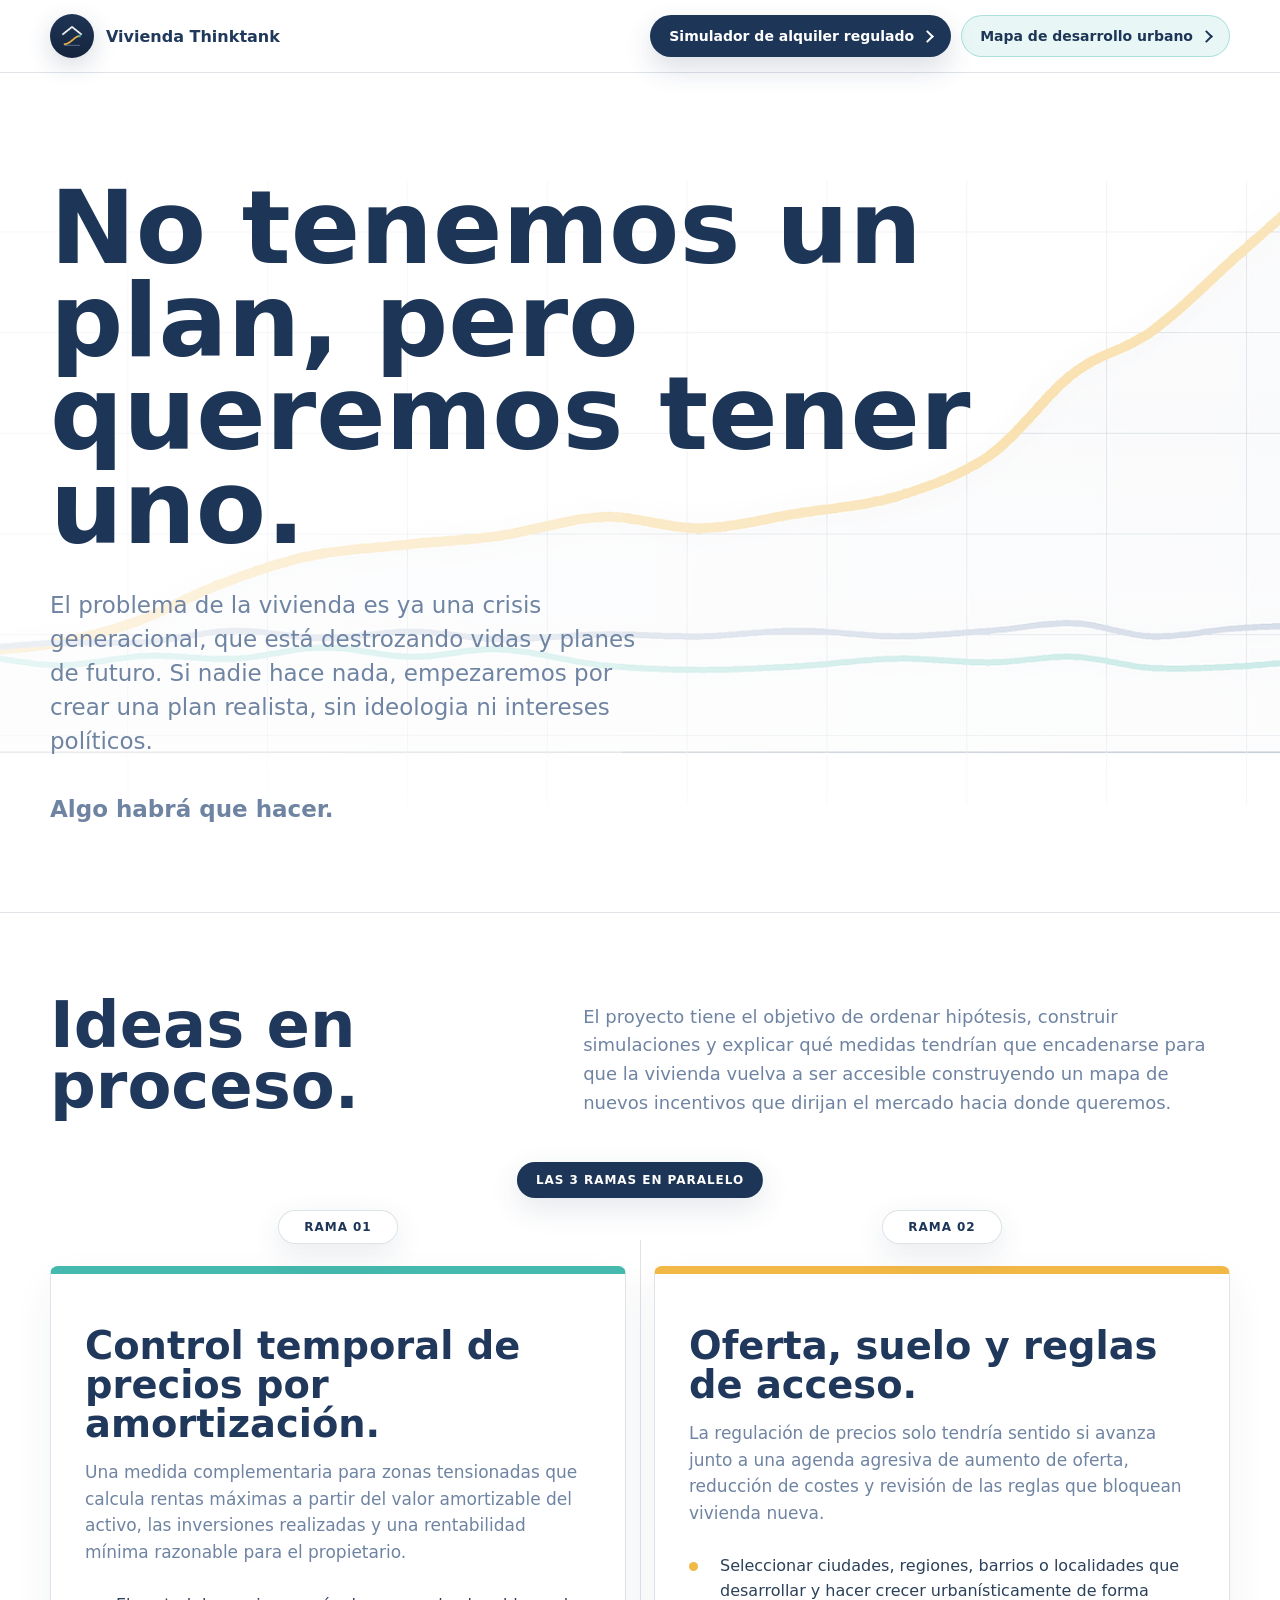
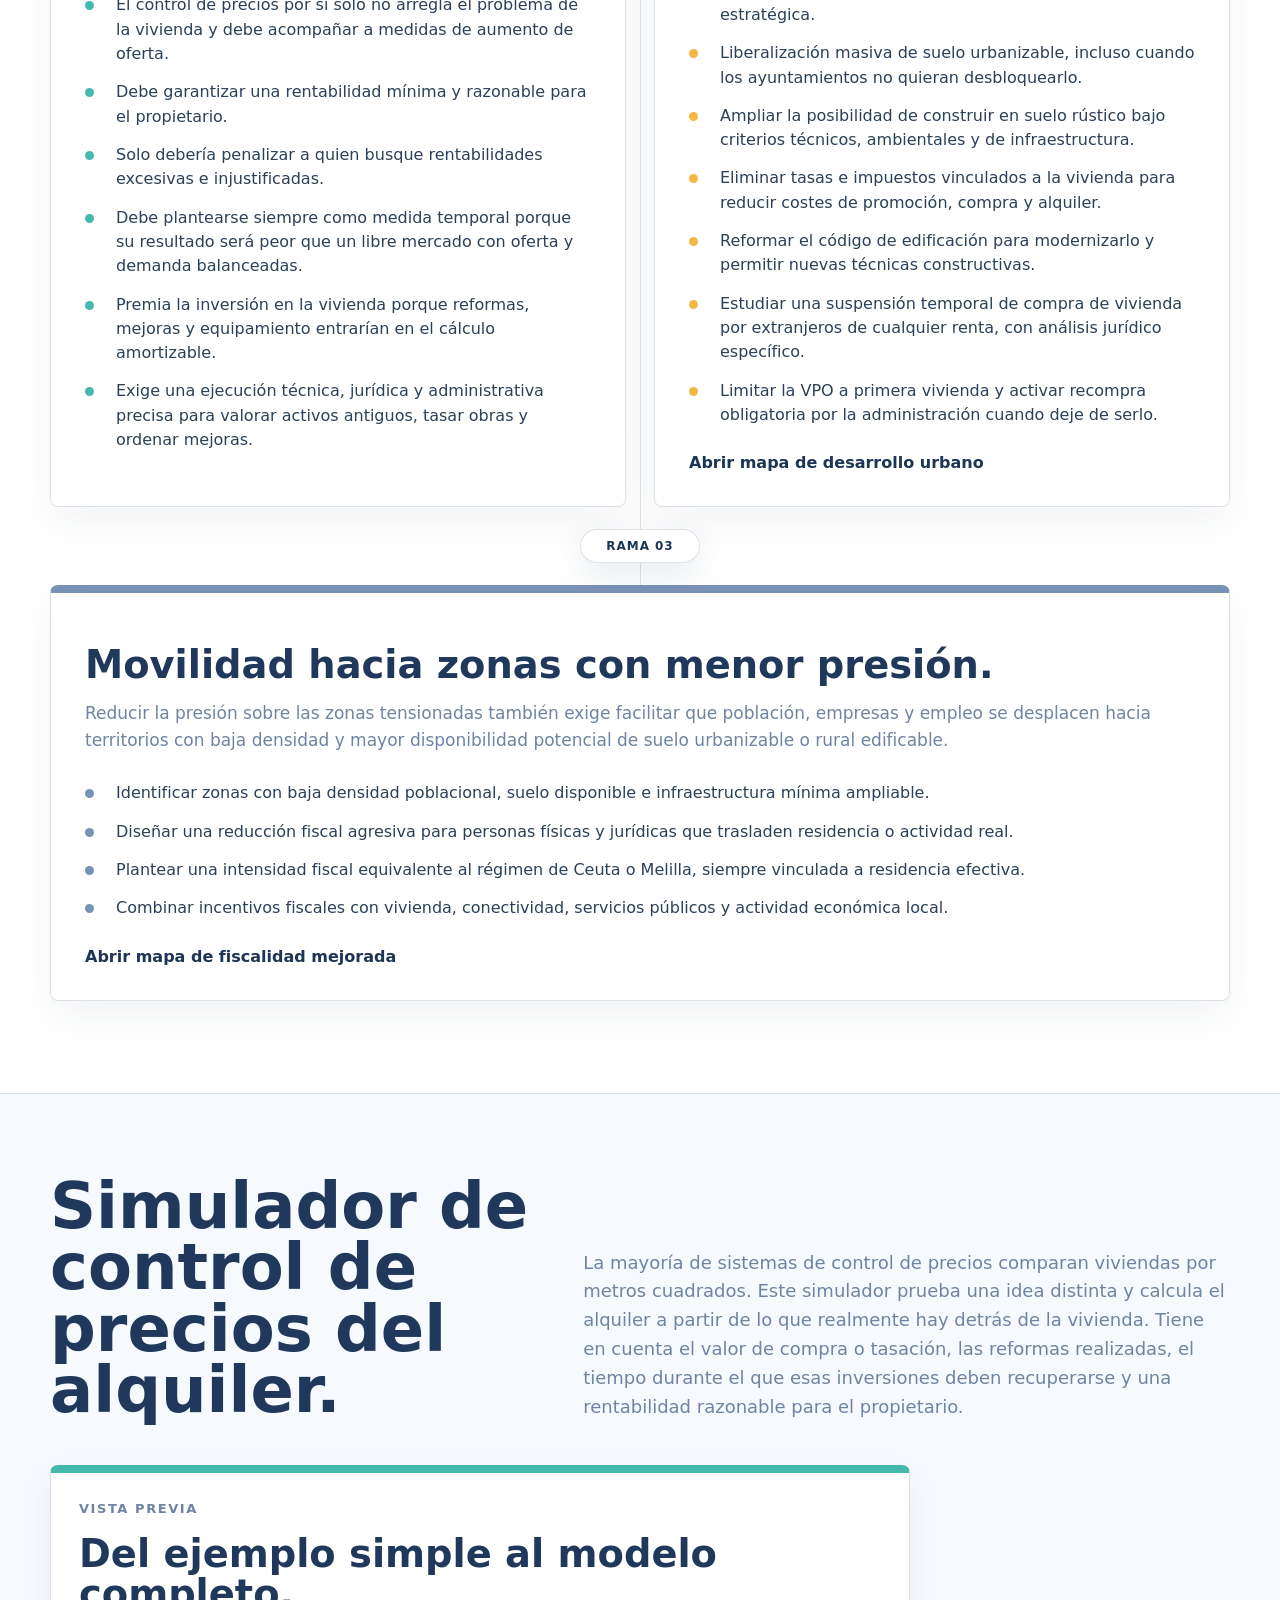
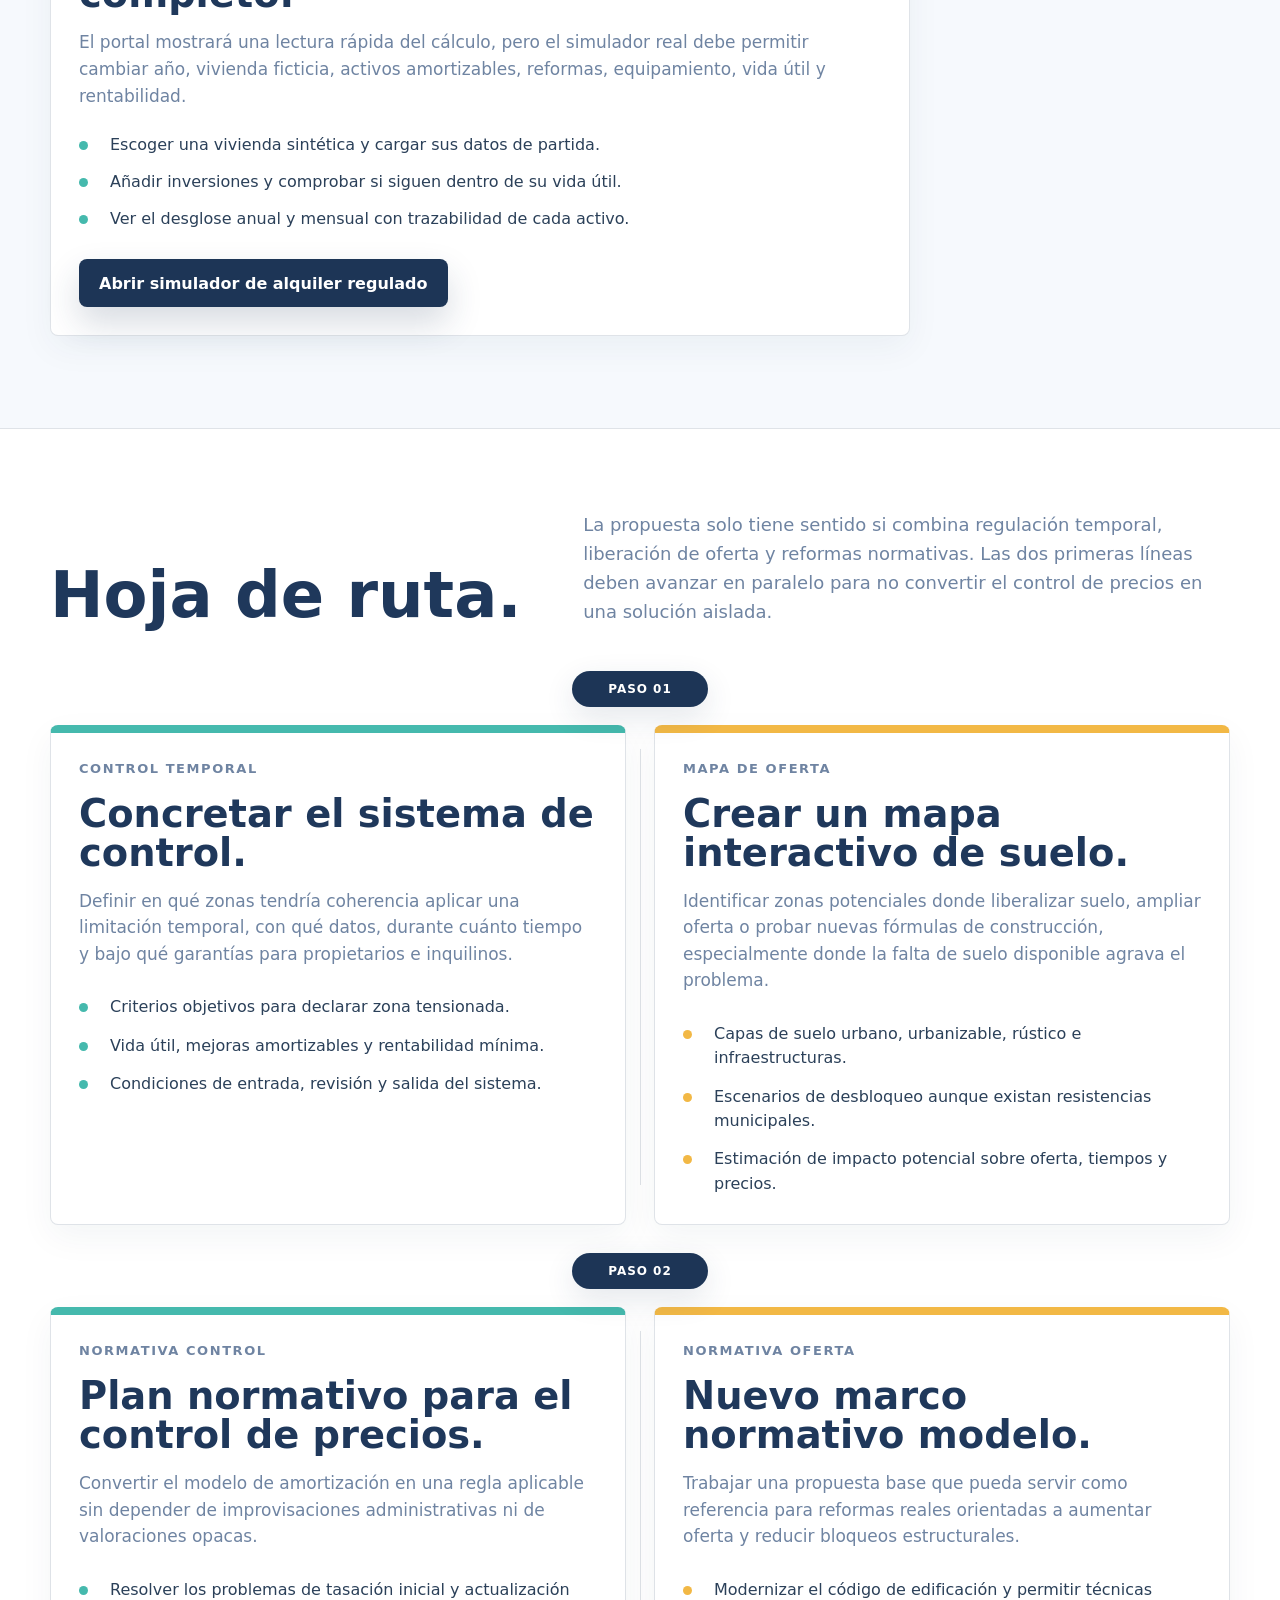
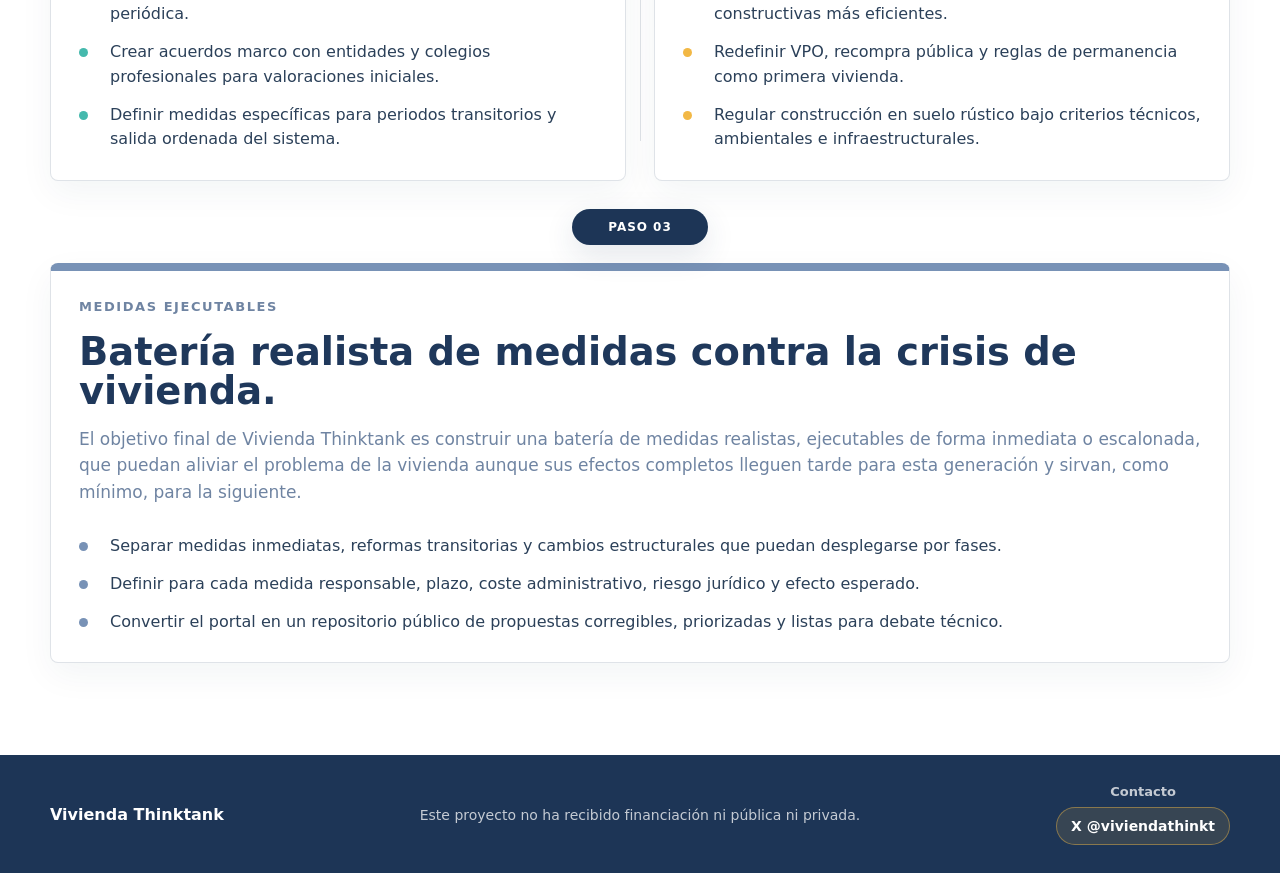
==== boceto_portal.html @ e3151b03 "Center footer contact label" ====
<!doctype html>
<html lang="es">
<head>
  <meta charset="utf-8">
  <meta name="viewport" content="width=device-width, initial-scale=1">
  <title>Vivienda Thinktank | Algo habrá que hacer </title>
  <style>
    :root {
      --ink: #1f385b;
      --navy: #1d3556;
      --muted: #6f84a2;
      --soft: #f6f9fd;
      --white: #ffffff;
      --teal: #45b9ad;
      --gold: #f2b845;
      --blue: #7892b6;
      --line: rgba(31, 56, 91, 0.14);
      --shadow: 0 24px 70px rgba(31, 56, 91, 0.10);
    }

    * {
      box-sizing: border-box;
    }

    body {
      margin: 0;
      font-family: Avenir Next, Inter, ui-sans-serif, system-ui, -apple-system, BlinkMacSystemFont, "Segoe UI", sans-serif;
      color: var(--ink);
      background: var(--white);
    }

    a {
      color: inherit;
    }

    .shell {
      width: min(1180px, calc(100% - 40px));
      margin: 0 auto;
    }

    .topbar {
      position: sticky;
      top: 0;
      z-index: 10;
      border-bottom: 1px solid var(--line);
      background: rgba(255, 255, 255, 0.88);
      backdrop-filter: blur(18px);
    }

    .topbar .shell {
      display: flex;
      align-items: center;
      justify-content: space-between;
      min-height: 72px;
      gap: 24px;
    }

    .brand {
      display: flex;
      align-items: center;
      gap: 12px;
      font-weight: 800;
      letter-spacing: 0;
    }

    .brand-logo {
      width: 44px;
      height: 44px;
      border-radius: 50%;
      object-fit: cover;
      box-shadow: 0 8px 24px rgba(27, 52, 84, 0.18);
    }

    .header-actions {
      display: flex;
      align-items: center;
      justify-content: flex-end;
      flex-wrap: wrap;
      gap: 10px;
      margin-left: auto;
    }

    .header-button {
      display: inline-flex;
      align-items: center;
      justify-content: center;
      gap: 9px;
      min-height: 42px;
      padding: 0 18px;
      border: 1px solid rgba(31, 56, 91, 0.14);
      border-radius: 999px;
      background: var(--navy);
      color: var(--white);
      font-size: 14px;
      font-weight: 800;
      text-decoration: none;
      box-shadow: 0 12px 28px rgba(31, 56, 91, 0.16);
    }

    .header-button::after {
      content: "";
      width: 7px;
      height: 7px;
      border-top: 2px solid currentColor;
      border-right: 2px solid currentColor;
      transform: rotate(45deg);
    }

    .header-button.primary {
      background: var(--navy);
      color: var(--white);
    }

    .header-button.secondary {
      border-color: rgba(69, 185, 173, 0.38);
      background: rgba(69, 185, 173, 0.12);
      color: var(--navy);
      box-shadow: none;
    }

    .header-button.social {
      border-color: rgba(242, 184, 69, 0.46);
      background: rgba(242, 184, 69, 0.14);
      color: var(--navy);
      box-shadow: none;
    }

    .header-button.social::after {
      display: none;
    }

    .hero {
      position: relative;
      overflow: hidden;
      min-height: calc(100vh - 72px);
      display: grid;
      align-items: center;
      padding: 108px 0 86px;
      background:
        linear-gradient(90deg, rgba(255, 255, 255, 0.62) 0%, rgba(255, 255, 255, 0.52) 46%, rgba(255, 255, 255, 0.30) 100%),
        url("assets/landing/fondo-grafica-transparente.png") center center / cover no-repeat,
        #ffffff;
    }

    .hero::after {
      content: "";
      position: absolute;
      inset: 0;
      pointer-events: none;
      background:
        linear-gradient(180deg, rgba(255, 255, 255, 0.48), rgba(255, 255, 255, 0.08) 42%, rgba(255, 255, 255, 0.72) 100%);
    }

    .hero-grid {
      position: relative;
      z-index: 1;
      display: grid;
      grid-template-columns: minmax(0, 1fr);
      align-items: center;
    }

    h1 {
      max-width: 1040px;
      margin: 0;
      font-size: clamp(54px, 8vw, 124px);
      line-height: 0.91;
      letter-spacing: 0;
      color: var(--navy);
    }

    .intro {
      max-width: 620px;
      margin: 34px 0 0;
      color: var(--muted);
      font-size: clamp(18px, 2vw, 23px);
      line-height: 1.48;
    }

    .ideas {
      border-top: 1px solid var(--line);
      background: var(--white);
      padding: 82px 0 92px;
    }

    .section-head {
      display: grid;
      grid-template-columns: minmax(0, 0.75fr) minmax(0, 1fr);
      gap: 48px;
      align-items: end;
      margin-bottom: 44px;
    }

    h2 {
      margin: 0;
      font-size: clamp(36px, 5vw, 72px);
      line-height: 0.96;
      letter-spacing: 0;
    }

    .section-head p {
      margin: 0;
      color: var(--muted);
      font-size: 18px;
      line-height: 1.6;
    }

    .parallel {
      position: relative;
      display: grid;
      grid-template-columns: 1fr 1fr;
      gap: 28px;
      align-items: stretch;
      padding-top: 54px;
    }

    .parallel::before {
      content: "";
      position: absolute;
      top: 78px;
      bottom: 40px;
      left: 50%;
      width: 1px;
      background: var(--line);
      z-index: 0;
    }

    .parallel-badge {
      position: absolute;
      top: 0;
      left: 50%;
      z-index: 2;
      transform: translateX(-50%);
      display: inline-flex;
      align-items: center;
      justify-content: center;
      min-width: 136px;
      height: 36px;
      padding: 0 18px;
      border: 1px solid var(--line);
      border-radius: 999px;
      color: var(--white);
      background: var(--navy);
      box-shadow: 0 10px 30px rgba(31, 56, 91, 0.12);
      font-size: 12px;
      font-weight: 850;
      letter-spacing: 0.08em;
      text-transform: uppercase;
    }

    .branch {
      position: relative;
      z-index: 1;
      border: 1px solid var(--line);
      border-top: 8px solid var(--detail-color, var(--navy));
      border-radius: 8px;
      background: #ffffff;
      padding: 34px;
      min-height: 620px;
      box-shadow: 0 16px 40px rgba(27, 52, 84, 0.06);
    }

    .parallel > article:first-of-type {
      --detail-color: var(--teal);
    }

    .parallel > article:last-of-type {
      --detail-color: var(--gold);
    }

    .parallel.three-branches > article:nth-of-type(1) {
      --detail-color: var(--teal);
      grid-column: 1;
      grid-row: 2;
    }

    .parallel.three-branches > article:nth-of-type(2) {
      --detail-color: var(--gold);
      grid-column: 2;
      grid-row: 2;
    }

    .parallel.three-branches > article:nth-of-type(3) {
      --detail-color: var(--blue);
      grid-column: 1 / -1;
      grid-row: 4;
      justify-self: stretch;
      width: 100%;
      max-width: none;
      min-height: auto;
    }

    .branch-break {
      justify-self: center;
      z-index: 2;
      display: inline-flex;
      align-items: center;
      justify-content: center;
      min-width: 120px;
      height: 34px;
      margin: -6px 0 -6px;
      border: 1px solid var(--line);
      border-radius: 999px;
      color: var(--navy);
      background: var(--white);
      box-shadow: 0 10px 30px rgba(31, 56, 91, 0.10);
      font-size: 12px;
      font-weight: 850;
      letter-spacing: 0.08em;
      text-transform: uppercase;
    }

    .branch-break.full {
      grid-column: 1 / -1;
      grid-row: 3;
    }

    .three-branches .branch-break:nth-of-type(2) {
      grid-column: 1;
      grid-row: 1;
    }

    .three-branches .branch-break:nth-of-type(3) {
      grid-column: 2;
      grid-row: 1;
    }

    .branch-number {
      color: var(--muted);
      font-size: 13px;
      font-weight: 850;
      letter-spacing: 0.12em;
      text-transform: uppercase;
    }

    h3 {
      margin: 18px 0 16px;
      font-size: clamp(28px, 3vw, 42px);
      line-height: 1.02;
      letter-spacing: 0;
    }

    .branch-lead {
      margin: 0 0 28px;
      color: var(--muted);
      font-size: 17px;
      line-height: 1.56;
    }

    .points {
      display: grid;
      gap: 14px;
      margin: 0;
      padding: 0;
      list-style: none;
    }

    .points li {
      display: grid;
      grid-template-columns: 18px 1fr;
      gap: 13px;
      color: #2b4059;
      font-size: 16px;
      line-height: 1.52;
    }

    .points li::before {
      content: "";
      width: 9px;
      height: 9px;
      margin-top: 8px;
      border-radius: 50%;
      background: var(--detail-color, var(--blue));
    }

    .simulator {
      border-top: 1px solid var(--line);
      background: var(--soft);
      padding: 82px 0 92px;
    }

    .simulator-grid {
      display: grid;
      grid-template-columns: minmax(0, 1fr);
      gap: 28px;
      align-items: stretch;
    }

    .simulator-panel,
    .roadmap-card {
      border: 1px solid var(--line);
      border-radius: 8px;
      background: var(--white);
      padding: 28px;
      box-shadow: 0 12px 34px rgba(27, 52, 84, 0.05);
    }

    .field-grid {
      display: grid;
      grid-template-columns: 1fr 1fr;
      gap: 16px;
    }

    .field {
      display: grid;
      gap: 8px;
    }

    .field label {
      color: var(--muted);
      font-size: 13px;
      font-weight: 800;
      letter-spacing: 0.04em;
      text-transform: uppercase;
    }

    .field input {
      width: 100%;
      min-height: 48px;
      border: 1px solid var(--line);
      border-radius: 8px;
      padding: 0 14px;
      color: var(--ink);
      background: #fbfdff;
      font: inherit;
      font-size: 16px;
      font-weight: 700;
    }

    .preview-panel {
      border-top: 8px solid var(--teal);
      max-width: 860px;
    }

    .preview-copy {
      margin: 0 0 24px;
      color: var(--muted);
      font-size: 17px;
      line-height: 1.58;
    }

    .preview-list {
      display: grid;
      gap: 13px;
      margin: 0;
      padding: 0;
      list-style: none;
    }

    .preview-list li {
      display: grid;
      grid-template-columns: 18px 1fr;
      gap: 13px;
      color: #2b4059;
      font-size: 16px;
      line-height: 1.5;
    }

    .preview-list li::before {
      content: "";
      width: 9px;
      height: 9px;
      margin-top: 8px;
      border-radius: 50%;
      background: var(--teal);
    }

    .cta-link {
      display: inline-flex;
      align-items: center;
      justify-content: center;
      min-height: 48px;
      margin-top: 28px;
      border-radius: 8px;
      padding: 0 20px;
      color: var(--white);
      background: var(--navy);
      font-weight: 850;
      text-decoration: none;
      box-shadow: 0 16px 34px rgba(31, 56, 91, 0.18);
    }

    .branch-link {
      display: inline-flex;
      margin-top: 26px;
      color: var(--navy);
      font-weight: 850;
      text-decoration: none;
    }

    .roadmap {
      border-top: 1px solid var(--line);
      background: var(--white);
      padding: 82px 0 92px;
    }

    .roadmap-card {
      border-top: 8px solid var(--detail-color, var(--navy));
      min-height: 380px;
    }

    .roadmap-card[id] {
      scroll-margin-top: 96px;
    }

    .roadmap-phase {
      margin-top: 28px;
    }

    .roadmap-single {
      grid-template-columns: minmax(0, 1fr);
    }

    .roadmap-single > article:first-of-type {
      --detail-color: var(--blue);
    }

    .roadmap-single::before {
      display: none;
    }

    .roadmap-single .roadmap-card {
      min-height: auto;
    }

    .footer {
      border-top: 1px solid var(--line);
      background: var(--navy);
      color: var(--white);
      padding: 28px 0;
    }

    .footer .shell {
      display: flex;
      align-items: center;
      justify-content: space-between;
      gap: 24px;
      flex-wrap: wrap;
    }

    .footer strong {
      font-size: 16px;
    }

    .footer-note {
      color: rgba(255, 255, 255, 0.74);
      font-size: 14px;
      line-height: 1.45;
      text-align: center;
    }

    .footer-contact {
      display: flex;
      flex-direction: column;
      align-items: center;
      gap: 8px;
    }

    .footer-contact-title {
      color: rgba(255, 255, 255, 0.74);
      font-size: 13px;
      font-weight: 850;
    }

    .footer-link {
      display: inline-flex;
      align-items: center;
      justify-content: center;
      min-height: 38px;
      padding: 0 14px;
      border: 1px solid rgba(242, 184, 69, 0.44);
      border-radius: 999px;
      background: rgba(242, 184, 69, 0.12);
      color: var(--white);
      font-size: 14px;
      font-weight: 850;
      text-decoration: none;
      white-space: nowrap;
    }

    @media (max-width: 880px) {
      .shell {
        width: min(100% - 28px, 1180px);
      }

      .topbar .shell {
        align-items: center;
        gap: 16px;
      }

      .hero {
        min-height: auto;
        padding: 72px 0 56px;
        background:
          linear-gradient(180deg, rgba(255, 255, 255, 0.78) 0%, rgba(255, 255, 255, 0.52) 48%, rgba(255, 255, 255, 0.82) 100%),
          url("assets/landing/fondo-grafica-transparente.png") center center / auto 100% no-repeat,
          #ffffff;
      }

      .hero-grid,
      .section-head,
      .parallel,
      .simulator-grid,
      .field-grid {
        grid-template-columns: 1fr;
      }

      .parallel-badge {
        position: static;
        transform: none;
        justify-self: start;
        margin-bottom: 2px;
      }

      .branch-break {
        grid-column: auto !important;
        grid-row: auto !important;
        justify-self: start;
        margin: 0 0 0 -16px;
        box-shadow: 0 0 0 6px var(--white);
      }

      .parallel.three-branches > article {
        grid-column: auto !important;
        grid-row: auto !important;
      }

      .parallel {
        gap: 16px;
        padding-top: 0;
        padding-left: 24px;
      }

      .parallel::before {
        top: 48px;
        bottom: 12px;
        left: 8px;
        width: 3px;
        border-radius: 999px;
        background: linear-gradient(180deg, var(--teal), var(--gold));
      }

      .parallel > article {
        position: relative;
      }

      .parallel > article::before {
        content: "";
        position: absolute;
        top: 30px;
        left: -23px;
        width: 13px;
        height: 13px;
        border-radius: 50%;
        background: var(--detail-color, var(--navy));
        box-shadow: 0 0 0 5px var(--white);
      }

      .roadmap-single {
        padding-left: 0;
      }

      .roadmap-single::before,
      .roadmap-single > article::before {
        display: none;
      }

      .branch {
        min-height: auto;
        padding: 26px;
      }

      .footer .shell {
        align-items: flex-start;
        flex-direction: column;
      }

      .footer-contact {
        align-items: flex-start;
      }

    }

    @media (max-width: 520px) {
      .brand {
        gap: 10px;
      }

      .brand span {
        max-width: 116px;
        line-height: 1.05;
      }

      .header-button {
        min-height: 40px;
        padding: 0 14px;
      }
    }
  </style>
</head>
<body>
  <header class="topbar">
    <div class="shell">
      <div class="brand">
        <img class="brand-logo" src="assets/brand/vivienda-thinktank-logo-final.png" alt="">
        <span>Vivienda Thinktank</span>
      </div>
      <div class="header-actions">
        <a class="header-button primary" href="simulador_total.html">Simulador de alquiler regulado</a>
        <a class="header-button secondary" href="mapa_desarrollo_urbano.html">Mapa de desarrollo urbano</a>
      </div>
    </div>
  </header>

  <main>
    <section class="hero">
      <div class="shell hero-grid">
        <div>
          <h1>No tenemos un plan, pero queremos tener uno.</h1>
          <p class="intro">
            El problema de la vivienda es ya una crisis generacional, que está destrozando vidas y planes
            de futuro. Si nadie hace nada, empezaremos por crear una plan realista, sin ideologia ni
            intereses políticos.
            <br><br>
            <strong>Algo habrá que hacer.</strong>
          </p>
        </div>
      </div>
    </section>

    <section class="ideas" id="ideas">
      <div class="shell">
        <div class="section-head">
          <h2>Ideas en proceso.</h2>
          <p>
            El proyecto tiene el objetivo de ordenar hipótesis, construir simulaciones y explicar qué medidas
            tendrían que encadenarse para que la vivienda vuelva a ser accesible construyendo un mapa de nuevos
            incentivos que dirijan el mercado hacia donde queremos.
          </p>
        </div>

        <div class="parallel three-branches">
          <div class="parallel-badge">Las 3 ramas en paralelo</div>

          <div class="branch-break">Rama 01</div>

          <article class="branch">
            <h3>Control temporal de precios por amortización.</h3>
            <p class="branch-lead">
              Una medida complementaria para zonas tensionadas que calcula rentas máximas a partir del valor
              amortizable del activo, las inversiones realizadas y una rentabilidad mínima razonable para el
              propietario.
            </p>

            <ul class="points">
              <li>El control de precios por sí solo no arregla el problema de la vivienda y debe acompañar a medidas de aumento de oferta.</li>
              <li>Debe garantizar una rentabilidad mínima y razonable para el propietario.</li>
              <li>Solo debería penalizar a quien busque rentabilidades excesivas e injustificadas.</li>
              <li>Debe plantearse siempre como medida temporal porque su resultado será peor que un libre mercado con oferta y demanda balanceadas.</li>
              <li>Premia la inversión en la vivienda porque reformas, mejoras y equipamiento entrarían en el cálculo amortizable.</li>
              <li>Exige una ejecución técnica, jurídica y administrativa precisa para valorar activos antiguos, tasar obras y ordenar mejoras.</li>
            </ul>
          </article>

          <div class="branch-break">Rama 02</div>

          <article class="branch">
            <h3>Oferta, suelo y reglas de acceso.</h3>
            <p class="branch-lead">
              La regulación de precios solo tendría sentido si avanza junto a una agenda agresiva de aumento de oferta,
              reducción de costes y revisión de las reglas que bloquean vivienda nueva.
            </p>

            <ul class="points">
              <li>Seleccionar ciudades, regiones, barrios o localidades que desarrollar y hacer crecer urbanísticamente de forma estratégica.</li>
              <li>Liberalización masiva de suelo urbanizable, incluso cuando los ayuntamientos no quieran desbloquearlo.</li>
              <li>Ampliar la posibilidad de construir en suelo rústico bajo criterios técnicos, ambientales y de infraestructura.</li>
              <li>Eliminar tasas e impuestos vinculados a la vivienda para reducir costes de promoción, compra y alquiler.</li>
              <li>Reformar el código de edificación para modernizarlo y permitir nuevas técnicas constructivas.</li>
              <li>Estudiar una suspensión temporal de compra de vivienda por extranjeros de cualquier renta, con análisis jurídico específico.</li>
              <li>Limitar la VPO a primera vivienda y activar recompra obligatoria por la administración cuando deje de serlo.</li>
            </ul>
            <a class="branch-link" href="mapa_desarrollo_urbano.html">Abrir mapa de desarrollo urbano</a>
          </article>

          <div class="branch-break full">Rama 03</div>

          <article class="branch">
            <h3>Movilidad hacia zonas con menor presión.</h3>
            <p class="branch-lead">
              Reducir la presión sobre las zonas tensionadas también exige facilitar que población, empresas y empleo
              se desplacen hacia territorios con baja densidad y mayor disponibilidad potencial de suelo urbanizable o
              rural edificable.
            </p>

            <ul class="points">
              <li>Identificar zonas con baja densidad poblacional, suelo disponible e infraestructura mínima ampliable.</li>
              <li>Diseñar una reducción fiscal agresiva para personas físicas y jurídicas que trasladen residencia o actividad real.</li>
              <li>Plantear una intensidad fiscal equivalente al régimen de Ceuta o Melilla, siempre vinculada a residencia efectiva.</li>
              <li>Combinar incentivos fiscales con vivienda, conectividad, servicios públicos y actividad económica local.</li>
            </ul>
            <a class="branch-link" href="mapa_fiscalidad_mejorada.html">Abrir mapa de fiscalidad mejorada</a>
          </article>
        </div>
      </div>
    </section>

    <section class="simulator" id="simulador">
      <div class="shell">
        <div class="section-head">
          <h2>Simulador de control de precios del alquiler.</h2>
          <p>
            La mayoría de sistemas de control de precios comparan viviendas por metros cuadrados. Este simulador prueba
            una idea distinta y calcula el alquiler a partir de lo que realmente hay detrás de la vivienda. Tiene en cuenta el
            valor de compra o tasación, las reformas realizadas, el tiempo durante el que esas inversiones deben recuperarse
            y una rentabilidad razonable para el propietario.
          </p>
        </div>

        <div class="simulator-grid">
          <article class="simulator-panel preview-panel">
            <div class="branch-number">Vista previa</div>
            <h3>Del ejemplo simple al modelo completo.</h3>
            <p class="preview-copy">
              El portal mostrará una lectura rápida del cálculo, pero el simulador real debe permitir cambiar año,
              vivienda ficticia, activos amortizables, reformas, equipamiento, vida útil y rentabilidad.
            </p>
            <ul class="preview-list">
              <li>Escoger una vivienda sintética y cargar sus datos de partida.</li>
              <li>Añadir inversiones y comprobar si siguen dentro de su vida útil.</li>
              <li>Ver el desglose anual y mensual con trazabilidad de cada activo.</li>
            </ul>
            <a class="cta-link" href="simulador_total.html">Abrir simulador de alquiler regulado</a>
          </article>
        </div>
      </div>
    </section>

    <section class="roadmap" id="hoja-ruta">
      <div class="shell">
        <div class="section-head">
          <h2>Hoja de ruta.</h2>
          <p>
            La propuesta solo tiene sentido si combina regulación temporal, liberación de oferta y reformas
            normativas. Las dos primeras líneas deben avanzar en paralelo para no convertir el control de precios
            en una solución aislada.
          </p>
        </div>

        <div class="parallel">
          <div class="parallel-badge">Paso 01</div>

          <article class="roadmap-card">
            <div class="branch-number">Control temporal</div>
            <h3>Concretar el sistema de control.</h3>
            <p class="branch-lead">
              Definir en qué zonas tendría coherencia aplicar una limitación temporal, con qué datos, durante cuánto
              tiempo y bajo qué garantías para propietarios e inquilinos.
            </p>
            <ul class="points">
              <li>Criterios objetivos para declarar zona tensionada.</li>
              <li>Vida útil, mejoras amortizables y rentabilidad mínima.</li>
              <li>Condiciones de entrada, revisión y salida del sistema.</li>
            </ul>
          </article>

          <article class="roadmap-card" id="mapa-desarrollo-urbano">
            <div class="branch-number">Mapa de oferta</div>
            <h3>Crear un mapa interactivo de suelo.</h3>
            <p class="branch-lead">
              Identificar zonas potenciales donde liberalizar suelo, ampliar oferta o probar nuevas fórmulas de
              construcción, especialmente donde la falta de suelo disponible agrava el problema.
            </p>
            <ul class="points">
              <li>Capas de suelo urbano, urbanizable, rústico e infraestructuras.</li>
              <li>Escenarios de desbloqueo aunque existan resistencias municipales.</li>
              <li>Estimación de impacto potencial sobre oferta, tiempos y precios.</li>
            </ul>
          </article>
        </div>

        <div class="parallel roadmap-phase">
          <div class="parallel-badge">Paso 02</div>

          <article class="roadmap-card">
            <div class="branch-number">Normativa control</div>
            <h3>Plan normativo para el control de precios.</h3>
            <p class="branch-lead">
              Convertir el modelo de amortización en una regla aplicable sin depender de improvisaciones
              administrativas ni de valoraciones opacas.
            </p>
            <ul class="points">
              <li>Resolver los problemas de tasación inicial y actualización periódica.</li>
              <li>Crear acuerdos marco con entidades y colegios profesionales para valoraciones iniciales.</li>
              <li>Definir medidas específicas para periodos transitorios y salida ordenada del sistema.</li>
            </ul>
          </article>

          <article class="roadmap-card">
            <div class="branch-number">Normativa oferta</div>
            <h3>Nuevo marco normativo modelo.</h3>
            <p class="branch-lead">
              Trabajar una propuesta base que pueda servir como referencia para reformas reales orientadas a aumentar
              oferta y reducir bloqueos estructurales.
            </p>
            <ul class="points">
              <li>Modernizar el código de edificación y permitir técnicas constructivas más eficientes.</li>
              <li>Redefinir VPO, recompra pública y reglas de permanencia como primera vivienda.</li>
              <li>Regular construcción en suelo rústico bajo criterios técnicos, ambientales e infraestructurales.</li>
            </ul>
          </article>
        </div>

        <div class="parallel roadmap-phase roadmap-single">
          <div class="parallel-badge">Paso 03</div>

          <article class="roadmap-card">
            <div class="branch-number">Medidas ejecutables</div>
            <h3>Batería realista de medidas contra la crisis de vivienda.</h3>
            <p class="branch-lead">
              El objetivo final de Vivienda Thinktank es construir una batería de medidas realistas, ejecutables de
              forma inmediata o escalonada, que puedan aliviar el problema de la vivienda aunque sus efectos completos
              lleguen tarde para esta generación y sirvan, como mínimo, para la siguiente.
            </p>
            <ul class="points">
              <li>Separar medidas inmediatas, reformas transitorias y cambios estructurales que puedan desplegarse por fases.</li>
              <li>Definir para cada medida responsable, plazo, coste administrativo, riesgo jurídico y efecto esperado.</li>
              <li>Convertir el portal en un repositorio público de propuestas corregibles, priorizadas y listas para debate técnico.</li>
            </ul>
          </article>
        </div>
      </div>
    </section>
  </main>

  <footer class="footer">
    <div class="shell">
      <strong>Vivienda Thinktank</strong>
      <span class="footer-note">Este proyecto no ha recibido financiación ni pública ni privada.</span>
      <div class="footer-contact">
        <span class="footer-contact-title">Contacto</span>
        <a class="footer-link" href="https://x.com/viviendathinkt" target="_blank" rel="noreferrer">X @viviendathinkt</a>
      </div>
    </div>
  </footer>

</body>
</html>
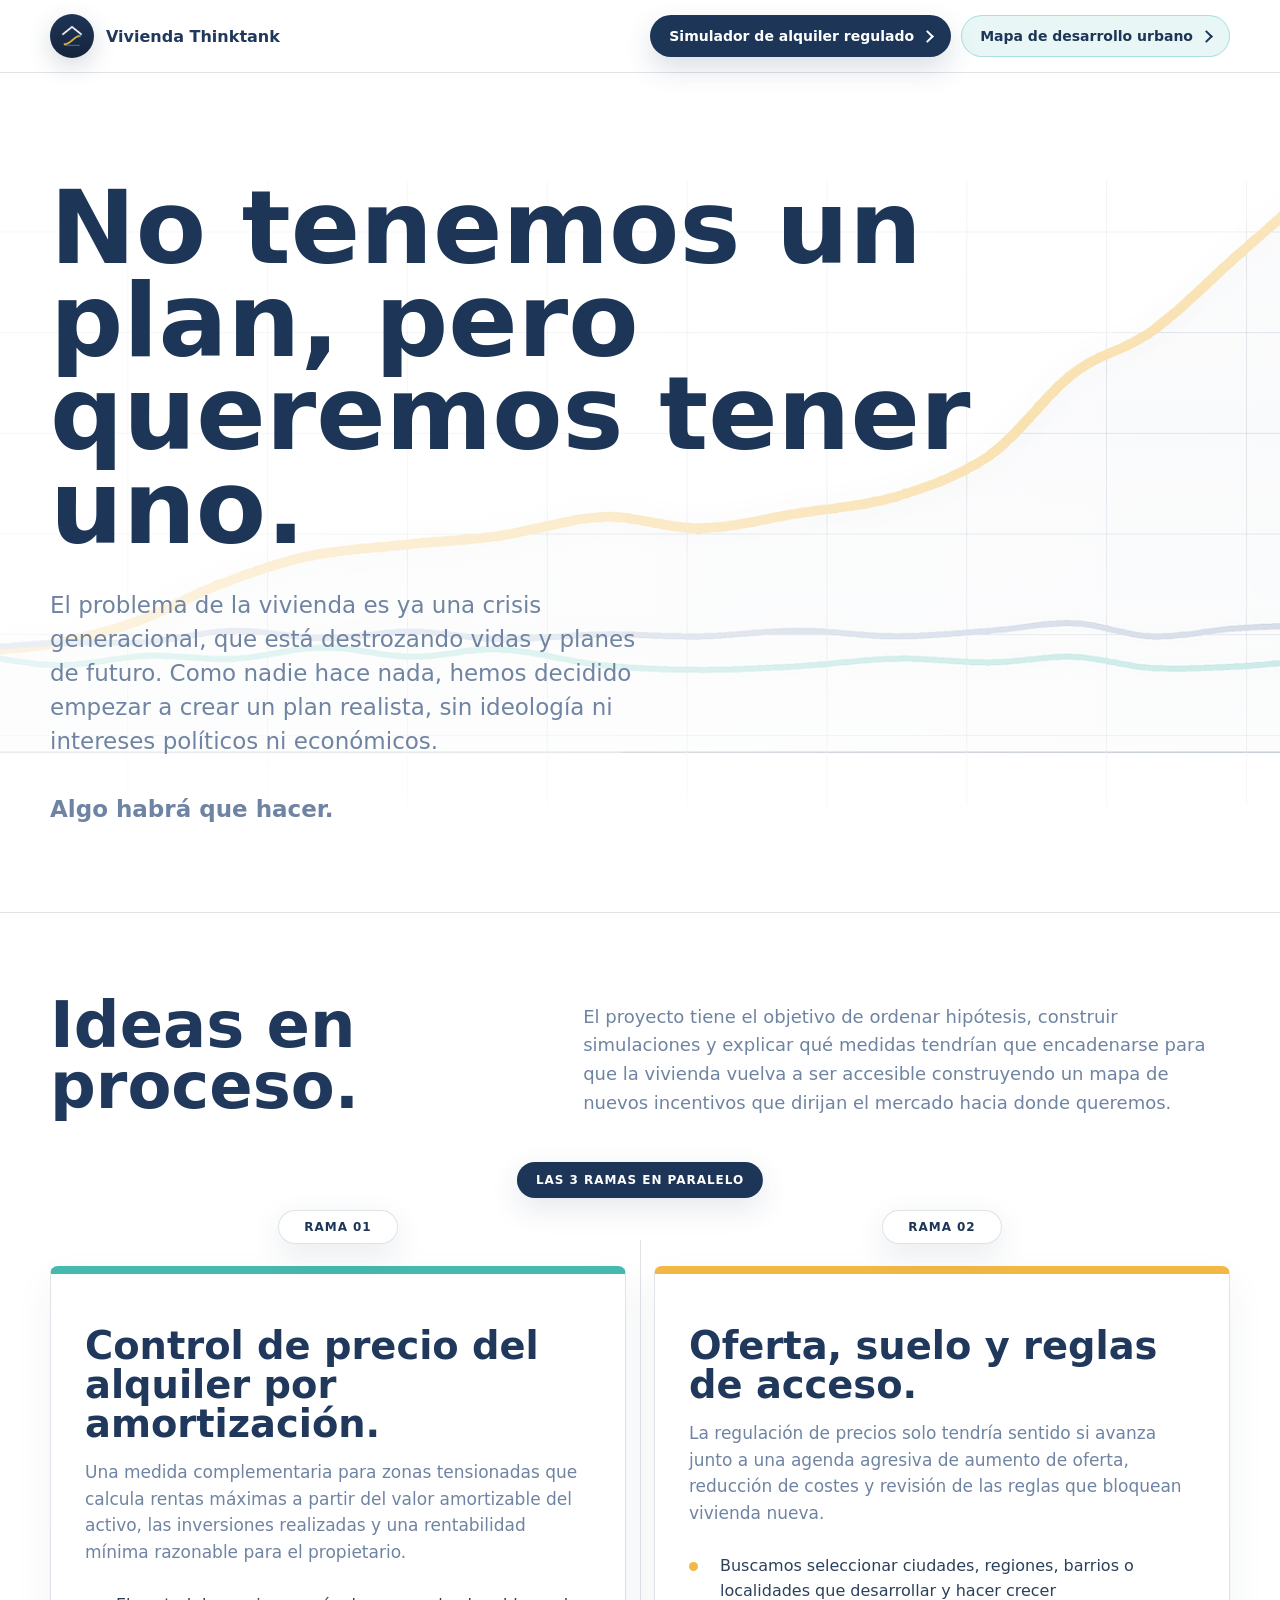
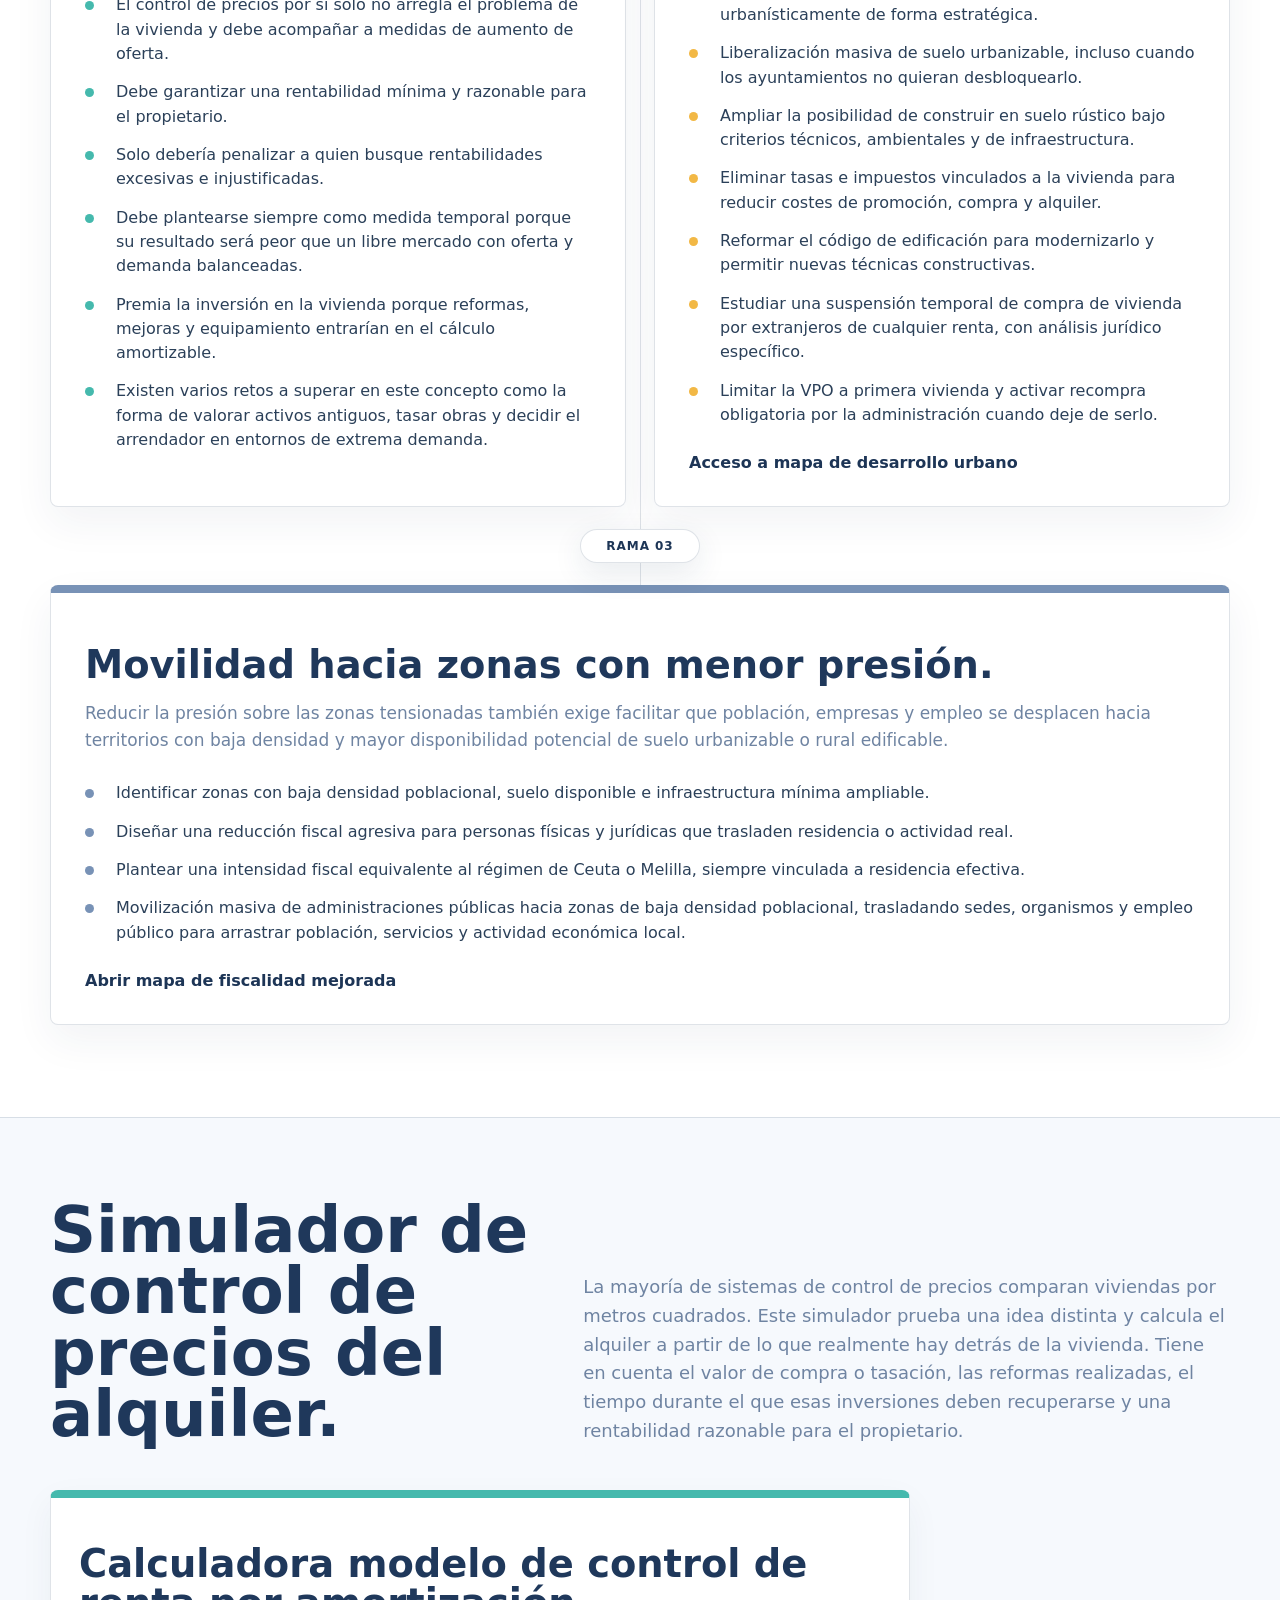
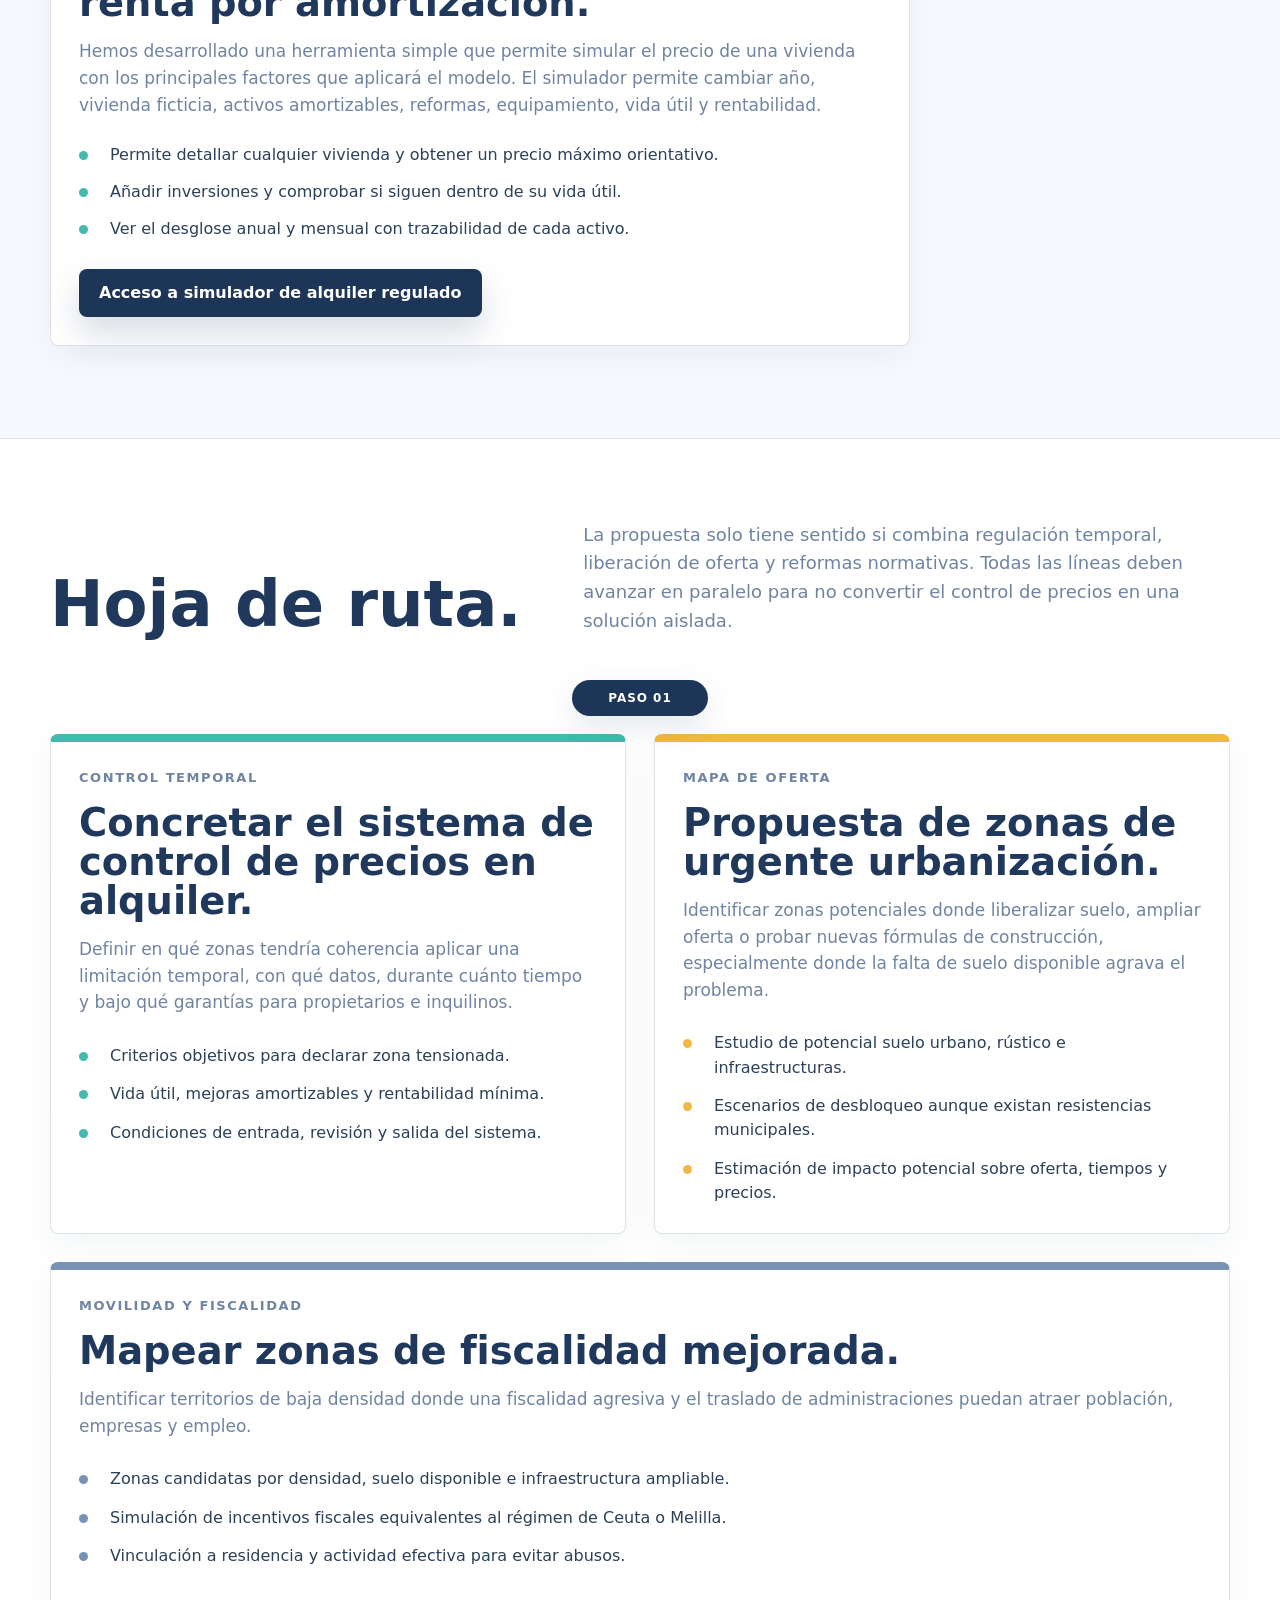
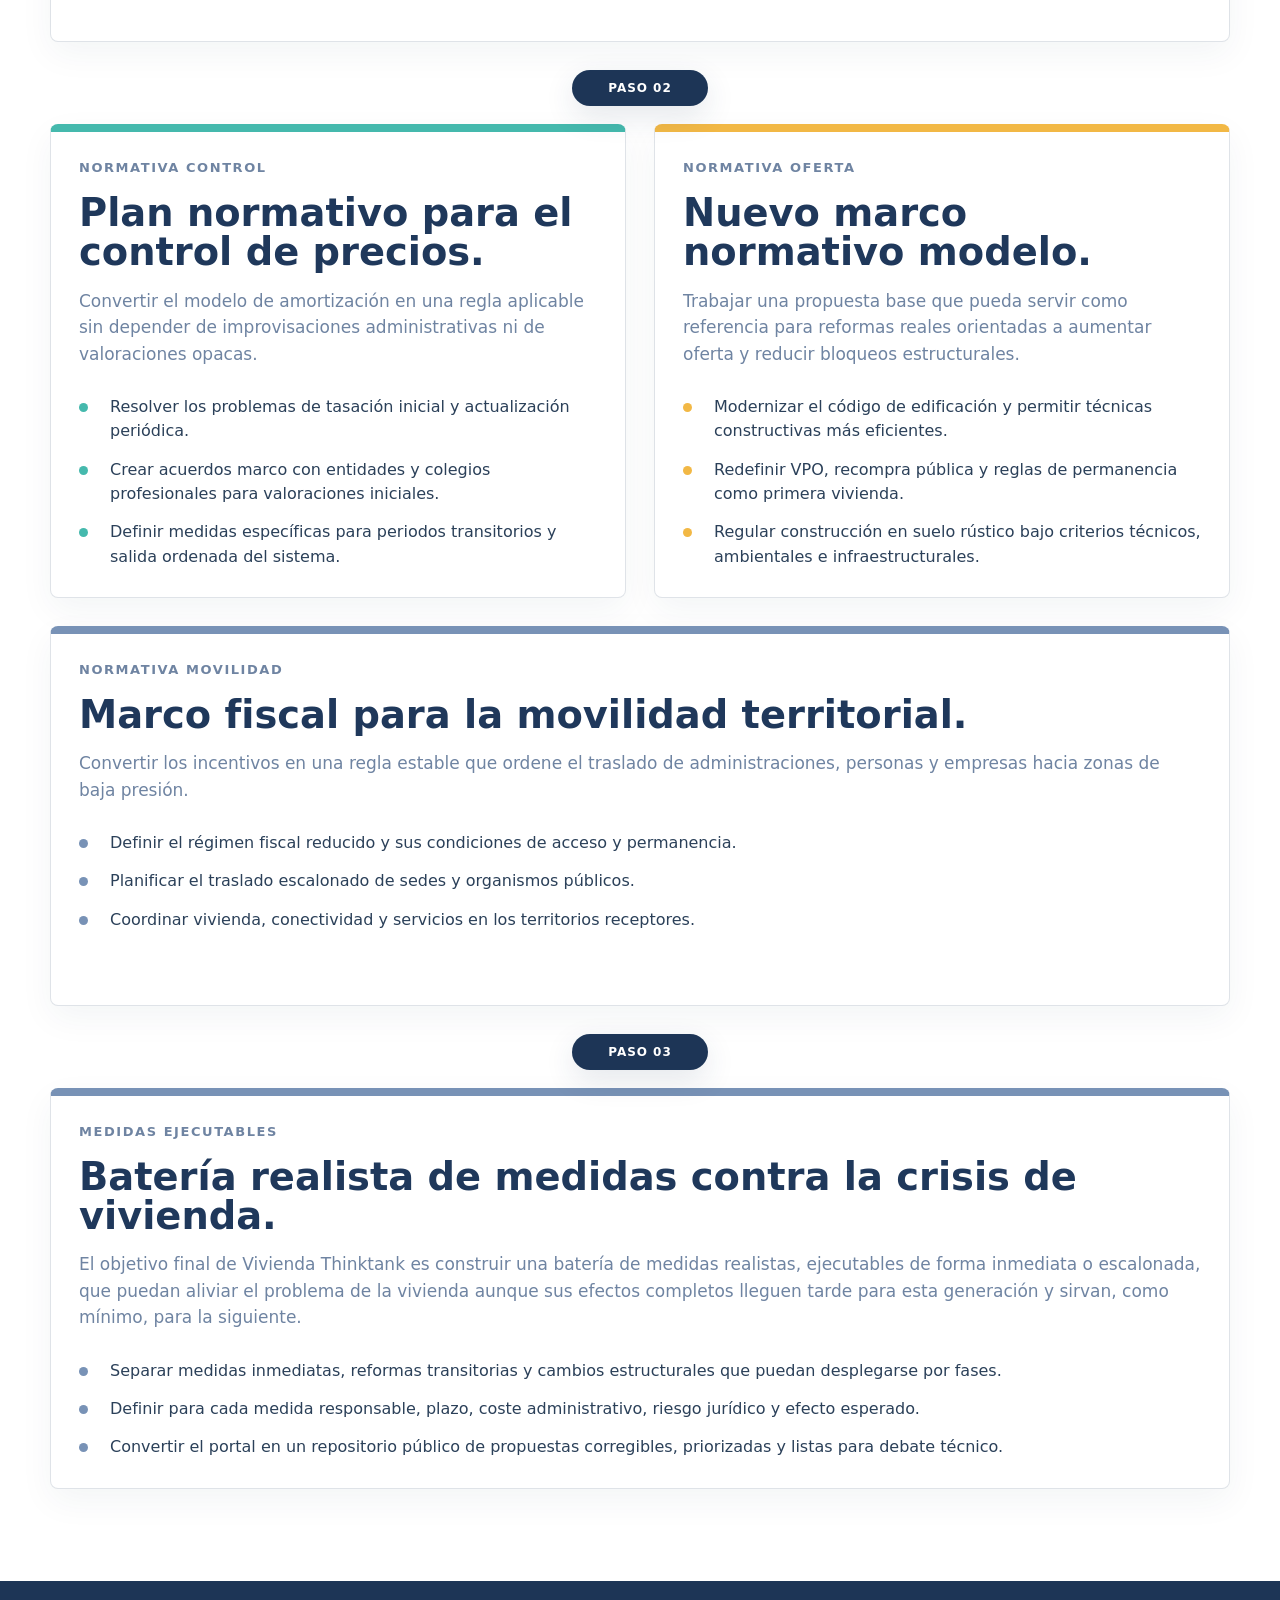
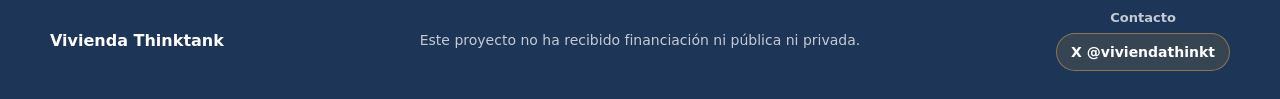
==== commit 69b84920: "Use Supabase for map proposals" ====
--- a/boceto_portal.html
+++ b/boceto_portal.html
@@ -498,6 +498,12 @@
       min-height: 380px;
     }
 
+    @media (min-width: 881px) {
+      .roadmap .parallel::before {
+        display: none;
+      }
+    }
+
     .roadmap-card[id] {
       scroll-margin-top: 96px;
     }
@@ -718,8 +724,8 @@
           <h1>No tenemos un plan, pero queremos tener uno.</h1>
           <p class="intro">
             El problema de la vivienda es ya una crisis generacional, que está destrozando vidas y planes
-            de futuro. Si nadie hace nada, empezaremos por crear una plan realista, sin ideologia ni
-            intereses políticos.
+            de futuro. Como nadie hace nada, hemos decidido empezar a crear un plan realista, sin ideología
+            ni intereses políticos ni económicos.
             <br><br>
             <strong>Algo habrá que hacer.</strong>
           </p>
@@ -744,7 +750,7 @@
           <div class="branch-break">Rama 01</div>
 
           <article class="branch">
-            <h3>Control temporal de precios por amortización.</h3>
+            <h3>Control de precio del alquiler por amortización.</h3>
             <p class="branch-lead">
               Una medida complementaria para zonas tensionadas que calcula rentas máximas a partir del valor
               amortizable del activo, las inversiones realizadas y una rentabilidad mínima razonable para el
@@ -757,7 +763,7 @@
               <li>Solo debería penalizar a quien busque rentabilidades excesivas e injustificadas.</li>
               <li>Debe plantearse siempre como medida temporal porque su resultado será peor que un libre mercado con oferta y demanda balanceadas.</li>
               <li>Premia la inversión en la vivienda porque reformas, mejoras y equipamiento entrarían en el cálculo amortizable.</li>
-              <li>Exige una ejecución técnica, jurídica y administrativa precisa para valorar activos antiguos, tasar obras y ordenar mejoras.</li>
+              <li>Existen varios retos a superar en este concepto como la forma de valorar activos antiguos, tasar obras y decidir el arrendador en entornos de extrema demanda.</li>
             </ul>
           </article>
 
@@ -771,7 +777,7 @@
             </p>
 
             <ul class="points">
-              <li>Seleccionar ciudades, regiones, barrios o localidades que desarrollar y hacer crecer urbanísticamente de forma estratégica.</li>
+              <li>Buscamos seleccionar ciudades, regiones, barrios o localidades que desarrollar y hacer crecer urbanísticamente de forma estratégica.</li>
               <li>Liberalización masiva de suelo urbanizable, incluso cuando los ayuntamientos no quieran desbloquearlo.</li>
               <li>Ampliar la posibilidad de construir en suelo rústico bajo criterios técnicos, ambientales y de infraestructura.</li>
               <li>Eliminar tasas e impuestos vinculados a la vivienda para reducir costes de promoción, compra y alquiler.</li>
@@ -779,7 +785,7 @@
               <li>Estudiar una suspensión temporal de compra de vivienda por extranjeros de cualquier renta, con análisis jurídico específico.</li>
               <li>Limitar la VPO a primera vivienda y activar recompra obligatoria por la administración cuando deje de serlo.</li>
             </ul>
-            <a class="branch-link" href="mapa_desarrollo_urbano.html">Abrir mapa de desarrollo urbano</a>
+            <a class="branch-link" href="mapa_desarrollo_urbano.html">Acceso a mapa de desarrollo urbano</a>
           </article>
 
           <div class="branch-break full">Rama 03</div>
@@ -796,7 +802,7 @@
               <li>Identificar zonas con baja densidad poblacional, suelo disponible e infraestructura mínima ampliable.</li>
               <li>Diseñar una reducción fiscal agresiva para personas físicas y jurídicas que trasladen residencia o actividad real.</li>
               <li>Plantear una intensidad fiscal equivalente al régimen de Ceuta o Melilla, siempre vinculada a residencia efectiva.</li>
-              <li>Combinar incentivos fiscales con vivienda, conectividad, servicios públicos y actividad económica local.</li>
+              <li>Movilización masiva de administraciones públicas hacia zonas de baja densidad poblacional, trasladando sedes, organismos y empleo público para arrastrar población, servicios y actividad económica local.</li>
             </ul>
             <a class="branch-link" href="mapa_fiscalidad_mejorada.html">Abrir mapa de fiscalidad mejorada</a>
           </article>
@@ -818,18 +824,18 @@
 
         <div class="simulator-grid">
           <article class="simulator-panel preview-panel">
-            <div class="branch-number">Vista previa</div>
-            <h3>Del ejemplo simple al modelo completo.</h3>
+            <h3>Calculadora modelo de control de renta por amortización.</h3>
             <p class="preview-copy">
-              El portal mostrará una lectura rápida del cálculo, pero el simulador real debe permitir cambiar año,
-              vivienda ficticia, activos amortizables, reformas, equipamiento, vida útil y rentabilidad.
+              Hemos desarrollado una herramienta simple que permite simular el precio de una vivienda con los
+              principales factores que aplicará el modelo. El simulador permite cambiar año, vivienda ficticia,
+              activos amortizables, reformas, equipamiento, vida útil y rentabilidad.
             </p>
             <ul class="preview-list">
-              <li>Escoger una vivienda sintética y cargar sus datos de partida.</li>
+              <li>Permite detallar cualquier vivienda y obtener un precio máximo orientativo.</li>
               <li>Añadir inversiones y comprobar si siguen dentro de su vida útil.</li>
               <li>Ver el desglose anual y mensual con trazabilidad de cada activo.</li>
             </ul>
-            <a class="cta-link" href="simulador_total.html">Abrir simulador de alquiler regulado</a>
+            <a class="cta-link" href="simulador_total.html">Acceso a simulador de alquiler regulado</a>
           </article>
         </div>
       </div>
@@ -841,7 +847,7 @@
           <h2>Hoja de ruta.</h2>
           <p>
             La propuesta solo tiene sentido si combina regulación temporal, liberación de oferta y reformas
-            normativas. Las dos primeras líneas deben avanzar en paralelo para no convertir el control de precios
+            normativas. Todas las líneas deben avanzar en paralelo para no convertir el control de precios
             en una solución aislada.
           </p>
         </div>
@@ -851,7 +857,7 @@
 
           <article class="roadmap-card">
             <div class="branch-number">Control temporal</div>
-            <h3>Concretar el sistema de control.</h3>
+            <h3>Concretar el sistema de control de precios en alquiler.</h3>
             <p class="branch-lead">
               Definir en qué zonas tendría coherencia aplicar una limitación temporal, con qué datos, durante cuánto
               tiempo y bajo qué garantías para propietarios e inquilinos.
@@ -863,17 +869,31 @@
             </ul>
           </article>
 
-          <article class="roadmap-card" id="mapa-desarrollo-urbano">
+          <article class="roadmap-card" id="mapa-desarrollo-urbano" style="--detail-color: var(--gold);">
             <div class="branch-number">Mapa de oferta</div>
-            <h3>Crear un mapa interactivo de suelo.</h3>
+            <h3>Propuesta de zonas de urgente urbanización.</h3>
             <p class="branch-lead">
               Identificar zonas potenciales donde liberalizar suelo, ampliar oferta o probar nuevas fórmulas de
               construcción, especialmente donde la falta de suelo disponible agrava el problema.
             </p>
             <ul class="points">
-              <li>Capas de suelo urbano, urbanizable, rústico e infraestructuras.</li>
+              <li>Estudio de potencial suelo urbano, rústico e infraestructuras.</li>
               <li>Escenarios de desbloqueo aunque existan resistencias municipales.</li>
               <li>Estimación de impacto potencial sobre oferta, tiempos y precios.</li>
+            </ul>
+          </article>
+
+          <article class="roadmap-card" style="grid-column: 1 / -1; --detail-color: var(--blue);">
+            <div class="branch-number">Movilidad y fiscalidad</div>
+            <h3>Mapear zonas de fiscalidad mejorada.</h3>
+            <p class="branch-lead">
+              Identificar territorios de baja densidad donde una fiscalidad agresiva y el traslado de
+              administraciones puedan atraer población, empresas y empleo.
+            </p>
+            <ul class="points">
+              <li>Zonas candidatas por densidad, suelo disponible e infraestructura ampliable.</li>
+              <li>Simulación de incentivos fiscales equivalentes al régimen de Ceuta o Melilla.</li>
+              <li>Vinculación a residencia y actividad efectiva para evitar abusos.</li>
             </ul>
           </article>
         </div>
@@ -895,7 +915,7 @@
             </ul>
           </article>
 
-          <article class="roadmap-card">
+          <article class="roadmap-card" style="--detail-color: var(--gold);">
             <div class="branch-number">Normativa oferta</div>
             <h3>Nuevo marco normativo modelo.</h3>
             <p class="branch-lead">
@@ -906,6 +926,20 @@
               <li>Modernizar el código de edificación y permitir técnicas constructivas más eficientes.</li>
               <li>Redefinir VPO, recompra pública y reglas de permanencia como primera vivienda.</li>
               <li>Regular construcción en suelo rústico bajo criterios técnicos, ambientales e infraestructurales.</li>
+            </ul>
+          </article>
+
+          <article class="roadmap-card" style="grid-column: 1 / -1; --detail-color: var(--blue);">
+            <div class="branch-number">Normativa movilidad</div>
+            <h3>Marco fiscal para la movilidad territorial.</h3>
+            <p class="branch-lead">
+              Convertir los incentivos en una regla estable que ordene el traslado de administraciones,
+              personas y empresas hacia zonas de baja presión.
+            </p>
+            <ul class="points">
+              <li>Definir el régimen fiscal reducido y sus condiciones de acceso y permanencia.</li>
+              <li>Planificar el traslado escalonado de sedes y organismos públicos.</li>
+              <li>Coordinar vivienda, conectividad y servicios en los territorios receptores.</li>
             </ul>
           </article>
         </div>
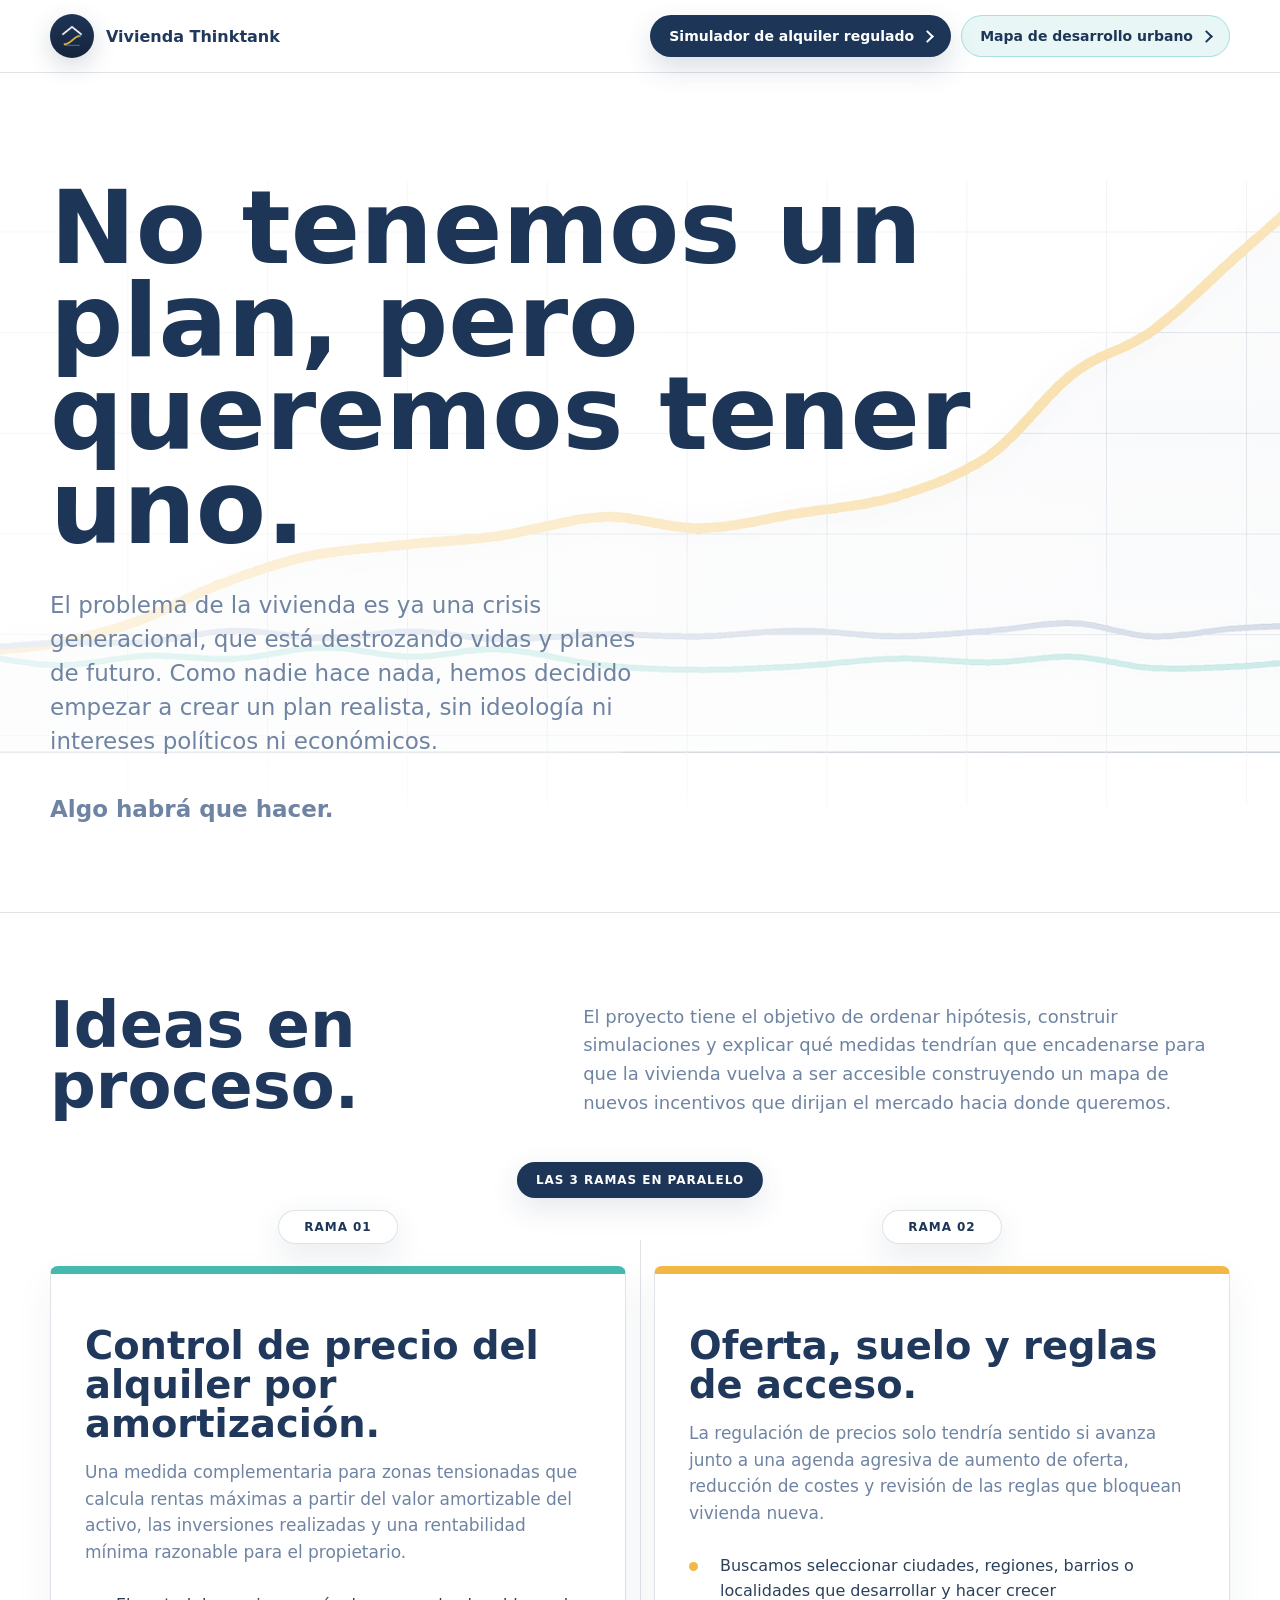
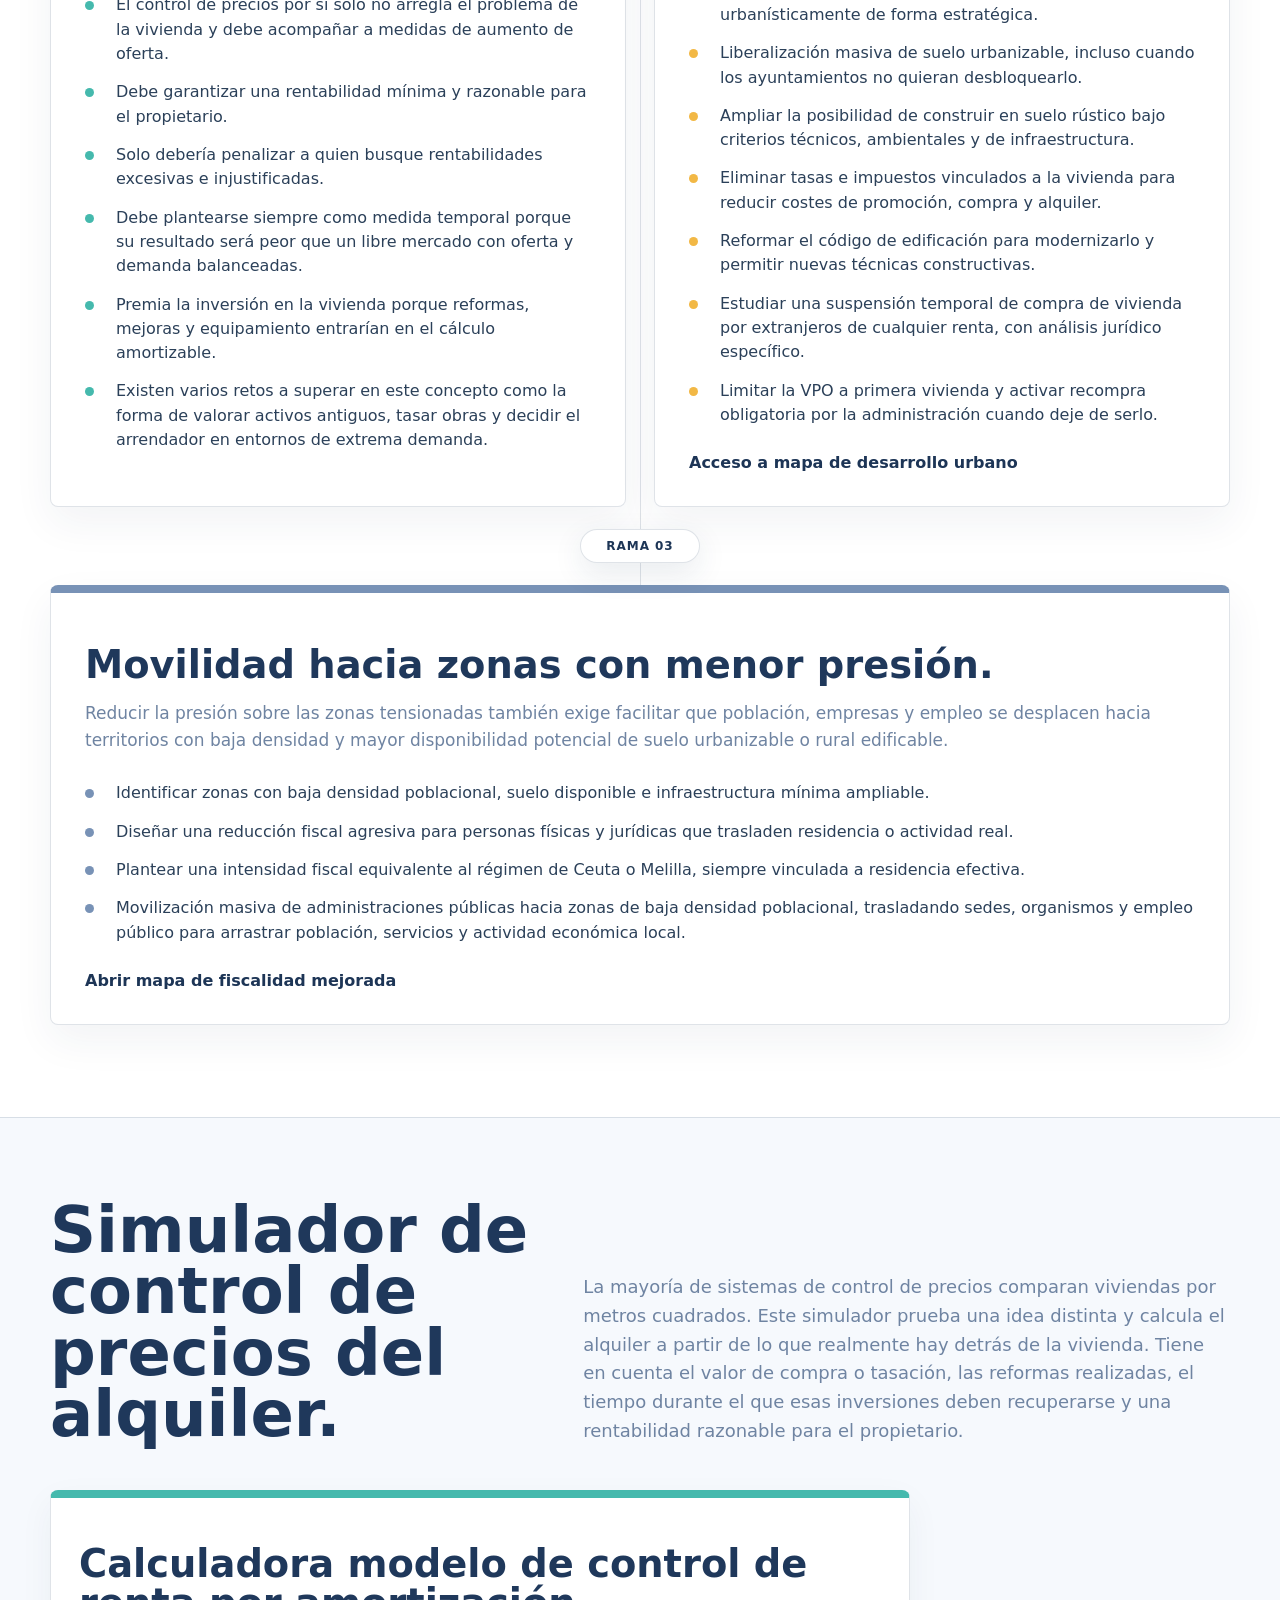
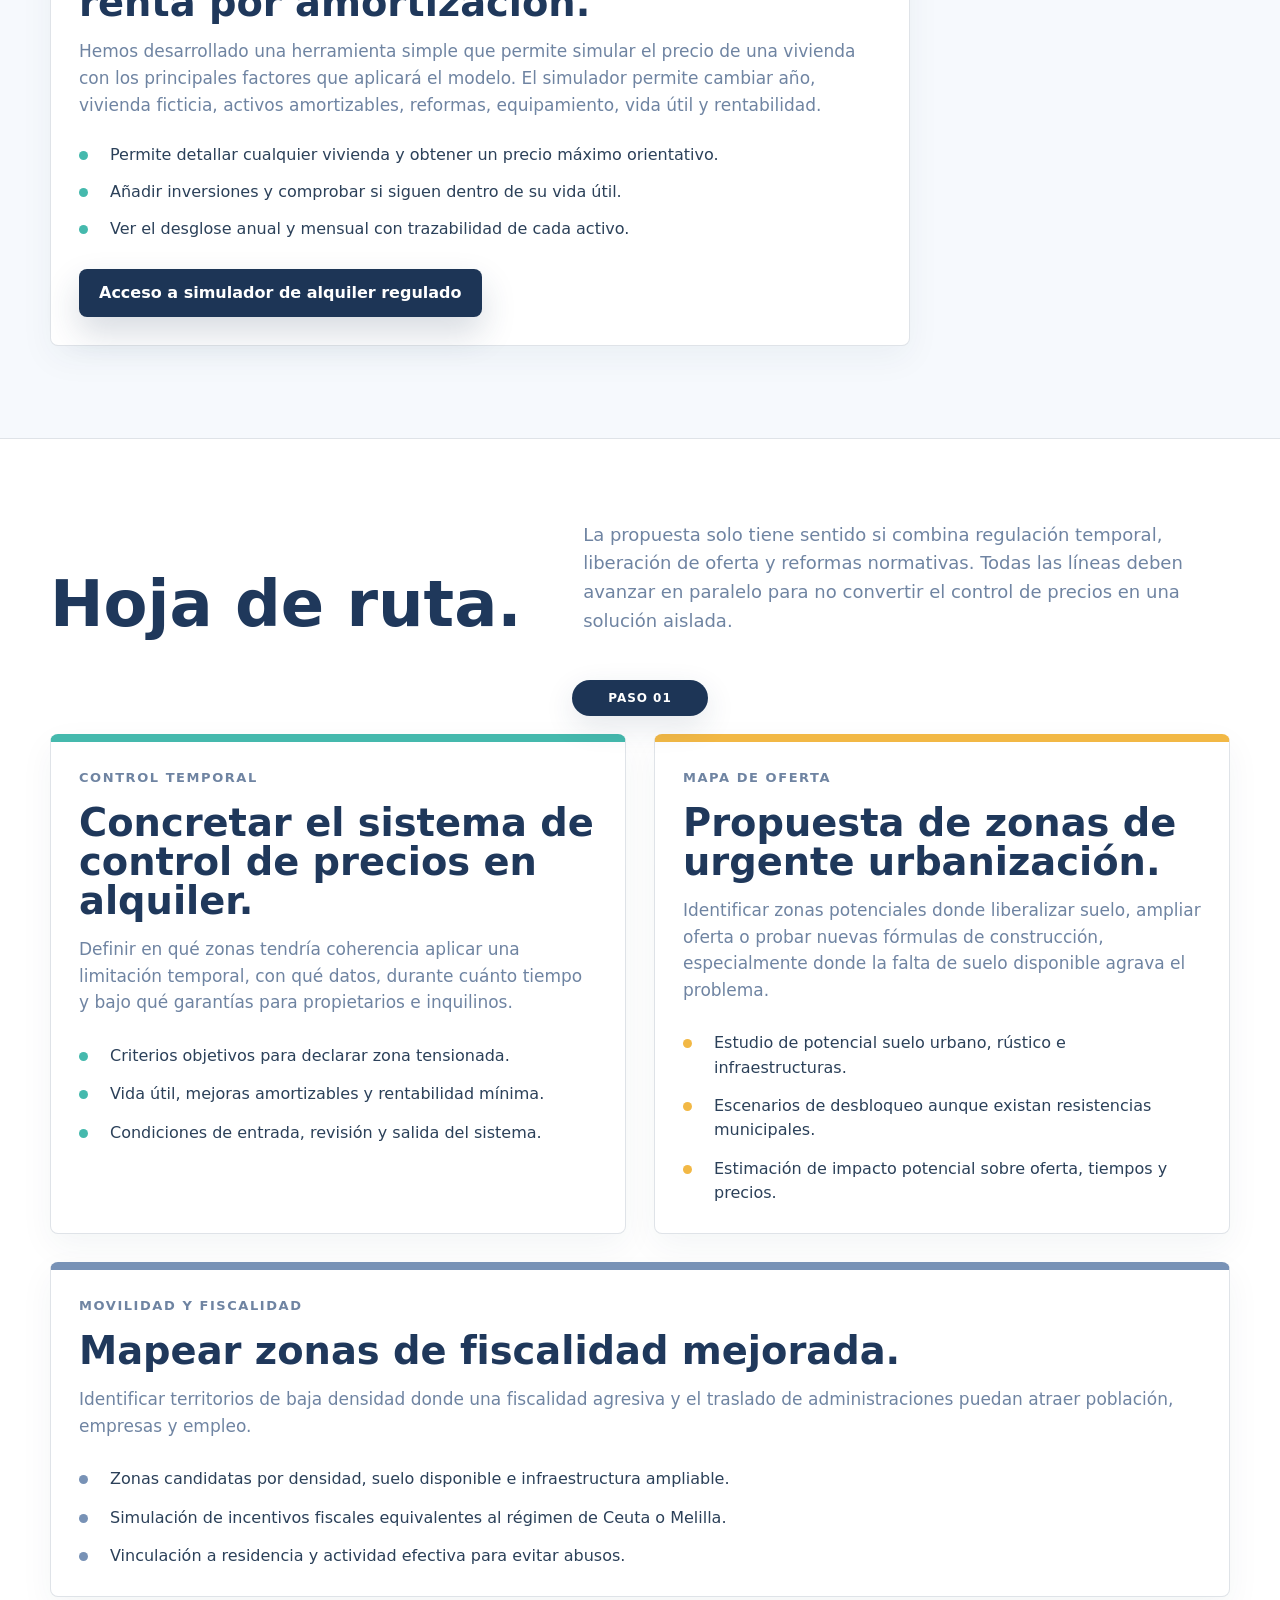
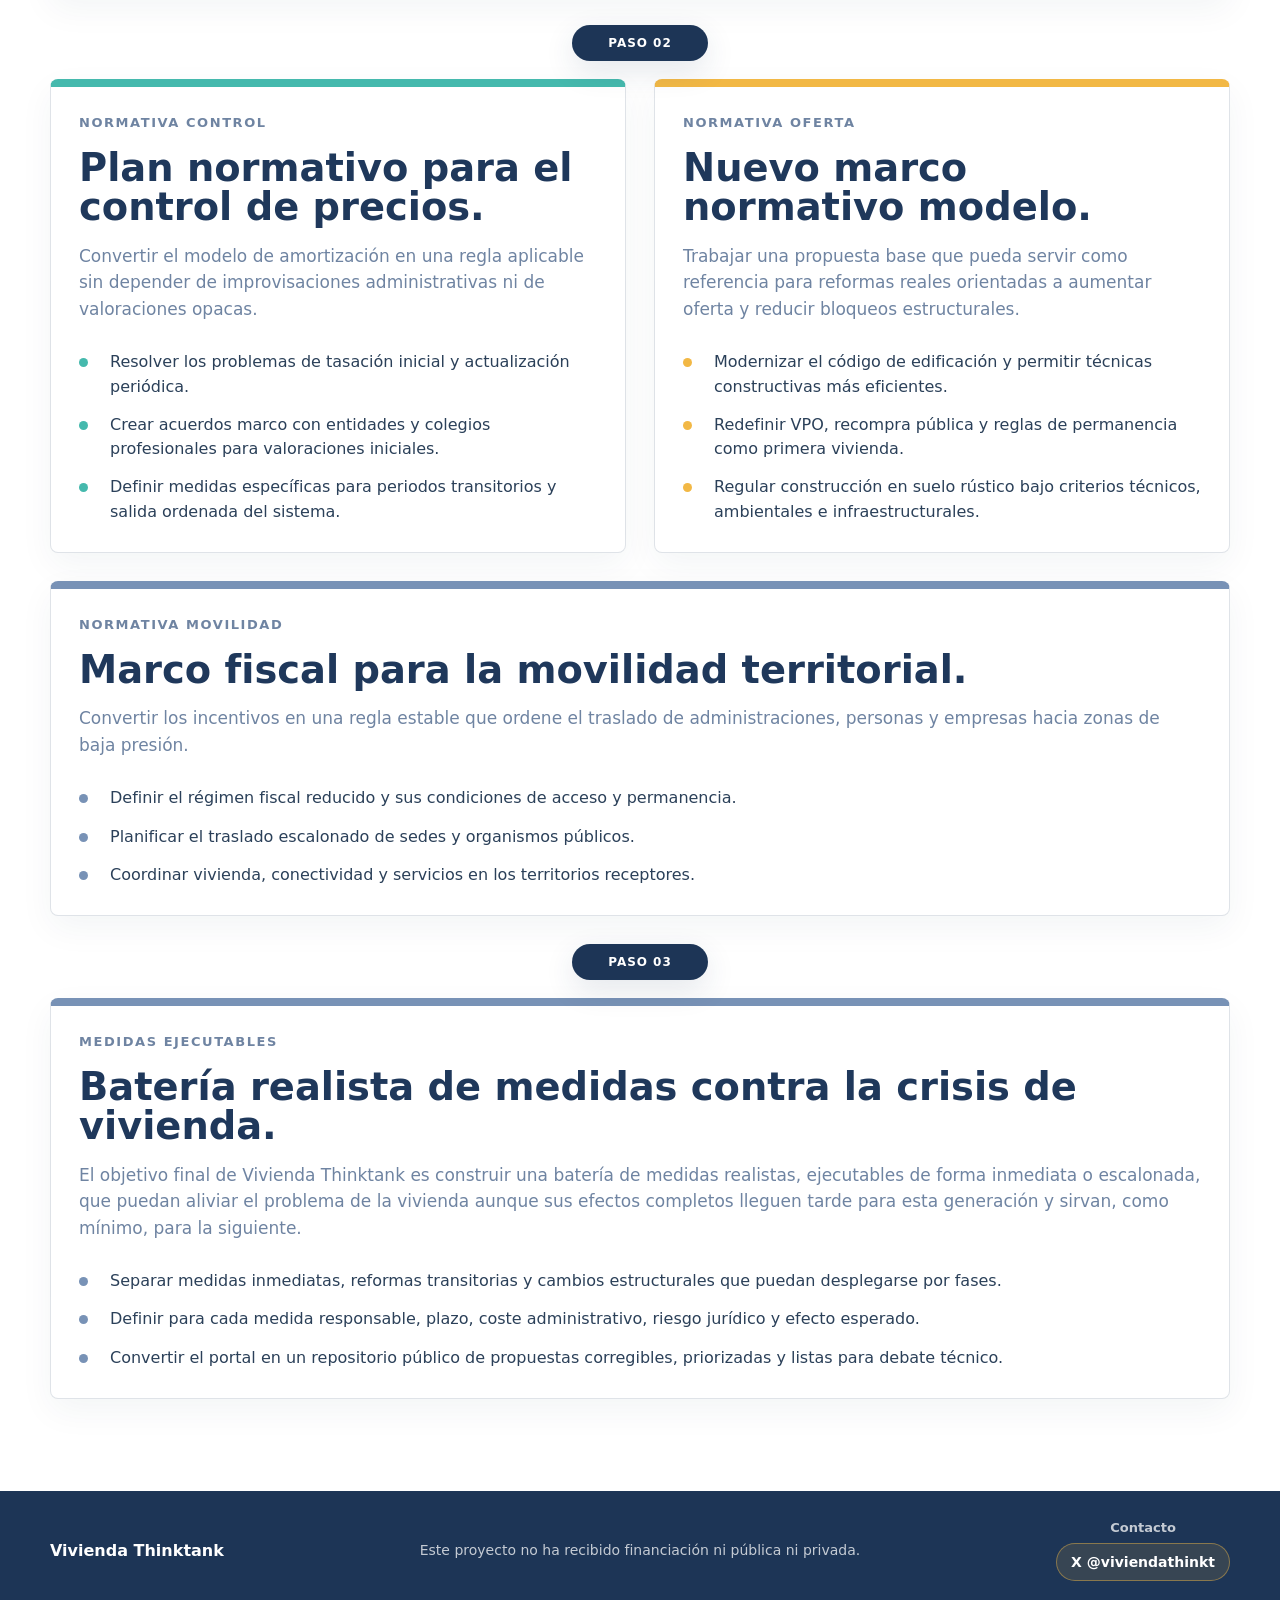
==== commit 741b907e: "Fix responsive layout and roadmap card spacing" ====
--- a/boceto_portal.html
+++ b/boceto_portal.html
@@ -27,6 +27,7 @@
       font-family: Avenir Next, Inter, ui-sans-serif, system-ui, -apple-system, BlinkMacSystemFont, "Segoe UI", sans-serif;
       color: var(--ink);
       background: var(--white);
+      overflow-x: hidden;
     }
 
     a {
@@ -34,7 +35,8 @@
     }
 
     .shell {
-      width: min(1180px, calc(100% - 40px));
+      width: calc(100% - 40px);
+      max-width: 1180px;
       margin: 0 auto;
     }
 
@@ -498,6 +500,10 @@
       min-height: 380px;
     }
 
+    .roadmap-card.roadmap-wide {
+      min-height: auto;
+    }
+
     @media (min-width: 881px) {
       .roadmap .parallel::before {
         display: none;
@@ -585,7 +591,8 @@
 
     @media (max-width: 880px) {
       .shell {
-        width: min(100% - 28px, 1180px);
+        width: calc(100% - 28px);
+        max-width: 1180px;
       }
 
       .topbar .shell {
@@ -686,6 +693,26 @@
 
     }
 
+    @media (max-width: 640px) {
+      .topbar .shell {
+        align-items: flex-start;
+        flex-direction: column;
+        padding: 12px 0;
+      }
+
+      .header-actions {
+        width: 100%;
+        justify-content: flex-start;
+        margin-left: 0;
+      }
+
+      .header-button {
+        width: 100%;
+        max-width: 100%;
+        justify-content: space-between;
+      }
+    }
+
     @media (max-width: 520px) {
       .brand {
         gap: 10px;
@@ -699,6 +726,35 @@
       .header-button {
         min-height: 40px;
         padding: 0 14px;
+      }
+
+      h1 {
+        width: 100%;
+        max-width: 100%;
+        font-size: clamp(38px, 11.2vw, 46px);
+        line-height: 1;
+        overflow-wrap: break-word;
+      }
+
+      .intro,
+      .section-head p,
+      .branch-lead,
+      .preview-copy {
+        width: 100%;
+        max-width: 100%;
+        font-size: 16px;
+        overflow-wrap: break-word;
+      }
+
+      h2 {
+        font-size: clamp(32px, 10vw, 42px);
+        line-height: 1;
+        overflow-wrap: break-word;
+      }
+
+      h3 {
+        font-size: clamp(26px, 8vw, 34px);
+        overflow-wrap: break-word;
       }
     }
   </style>
@@ -883,7 +939,7 @@
             </ul>
           </article>
 
-          <article class="roadmap-card" style="grid-column: 1 / -1; --detail-color: var(--blue);">
+          <article class="roadmap-card roadmap-wide" style="grid-column: 1 / -1; --detail-color: var(--blue);">
             <div class="branch-number">Movilidad y fiscalidad</div>
             <h3>Mapear zonas de fiscalidad mejorada.</h3>
             <p class="branch-lead">
@@ -929,7 +985,7 @@
             </ul>
           </article>
 
-          <article class="roadmap-card" style="grid-column: 1 / -1; --detail-color: var(--blue);">
+          <article class="roadmap-card roadmap-wide" style="grid-column: 1 / -1; --detail-color: var(--blue);">
             <div class="branch-number">Normativa movilidad</div>
             <h3>Marco fiscal para la movilidad territorial.</h3>
             <p class="branch-lead">
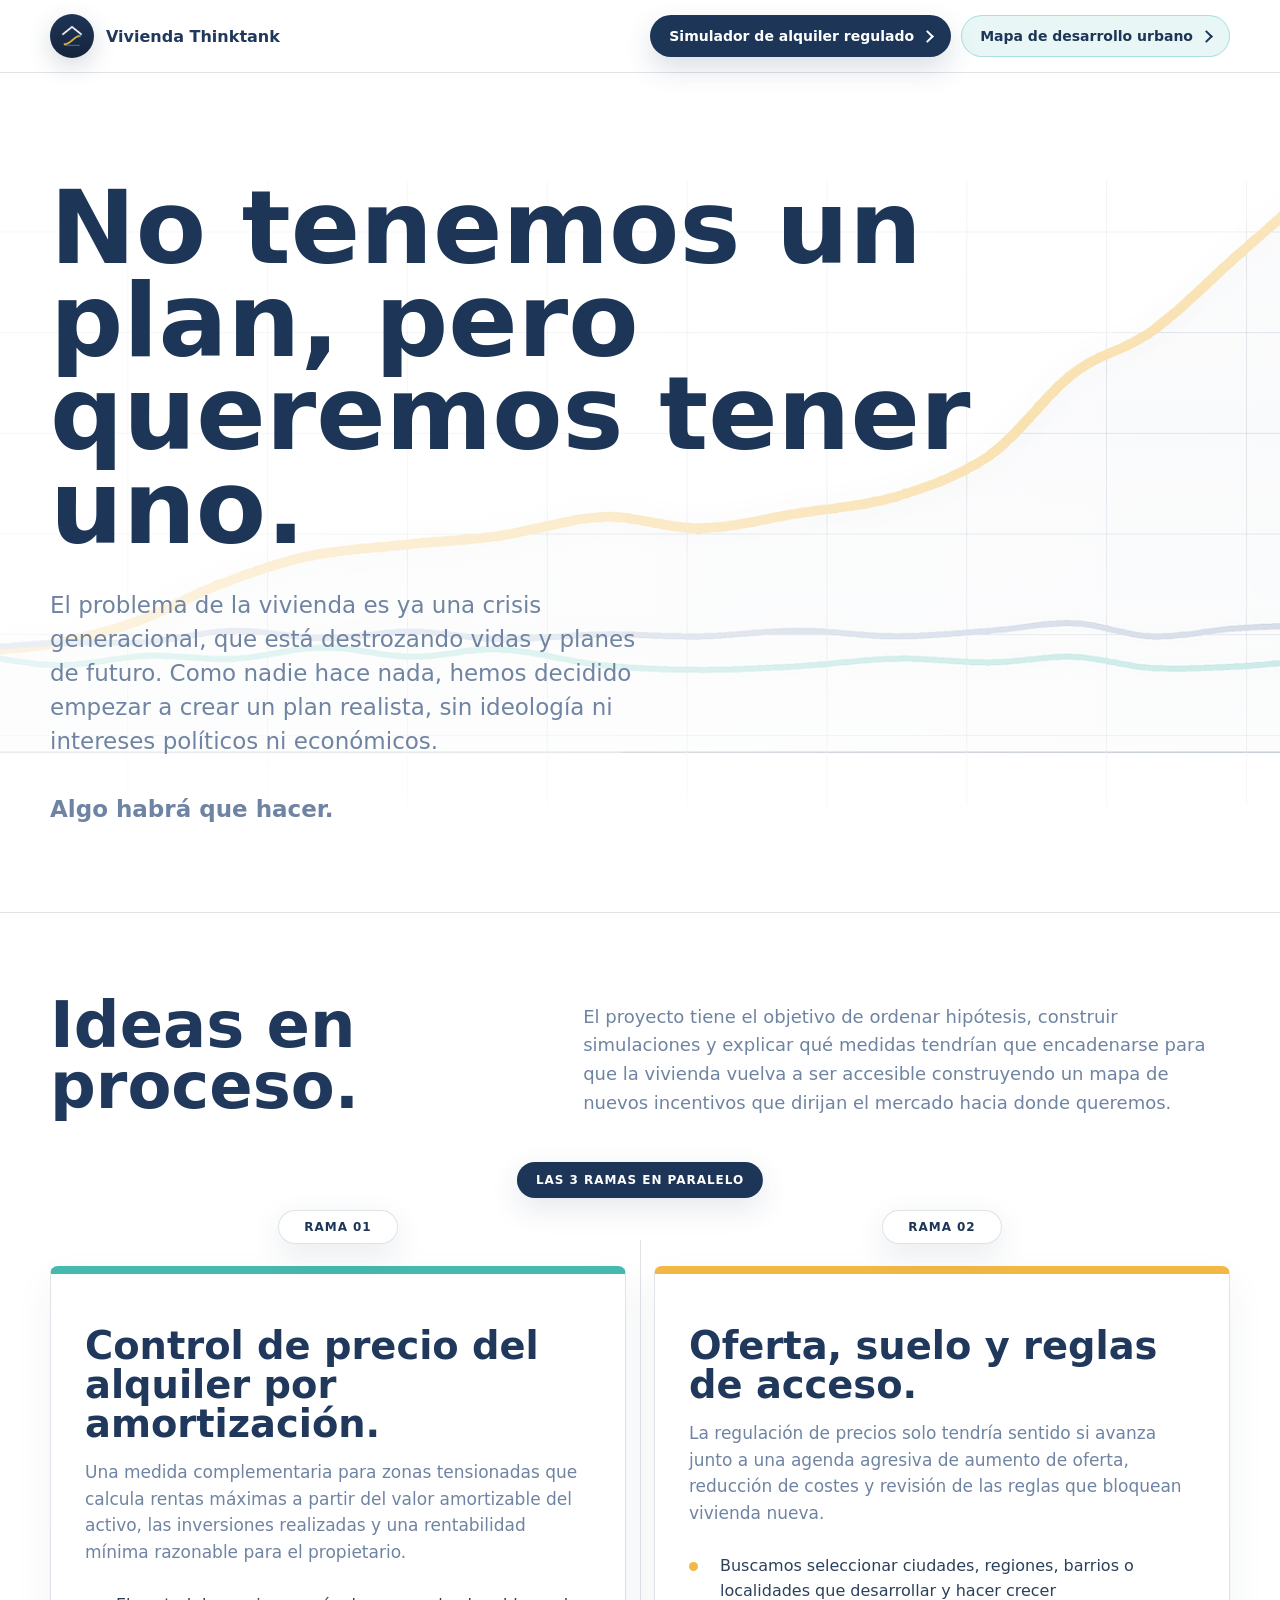
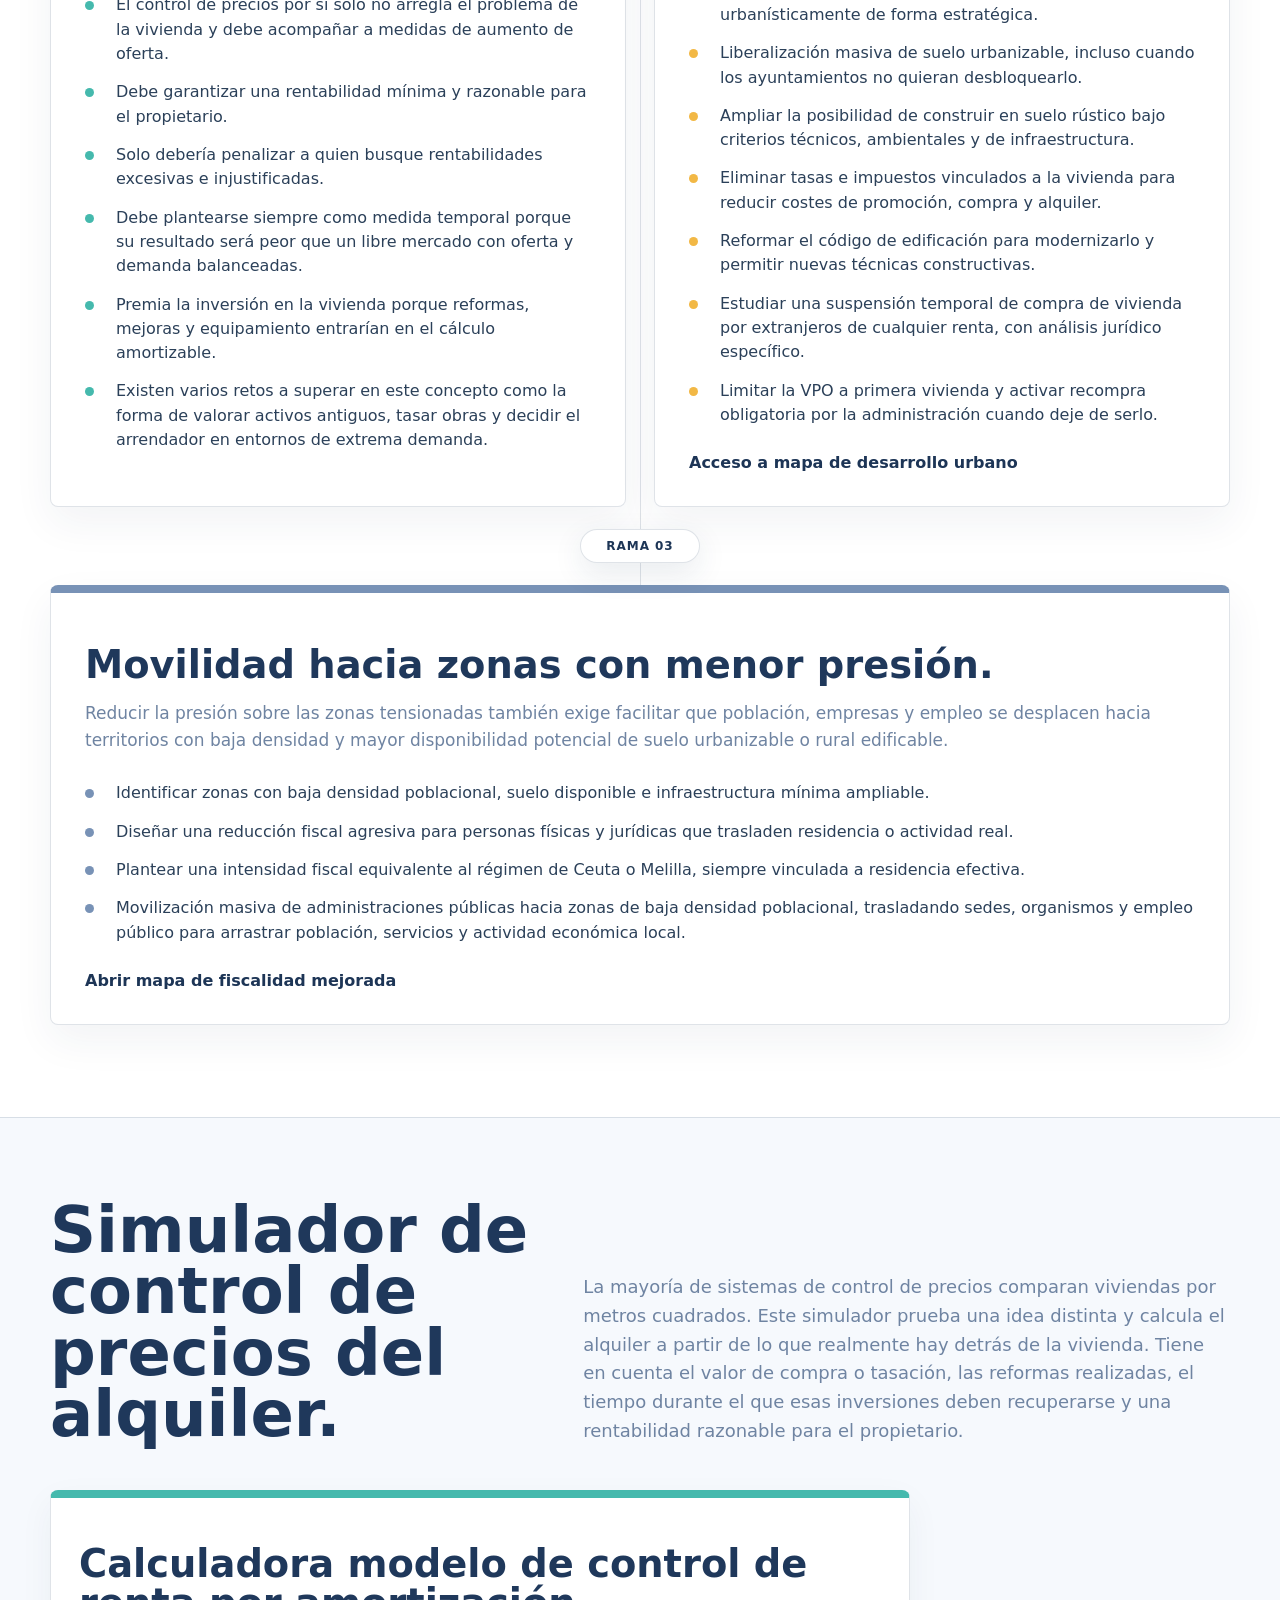
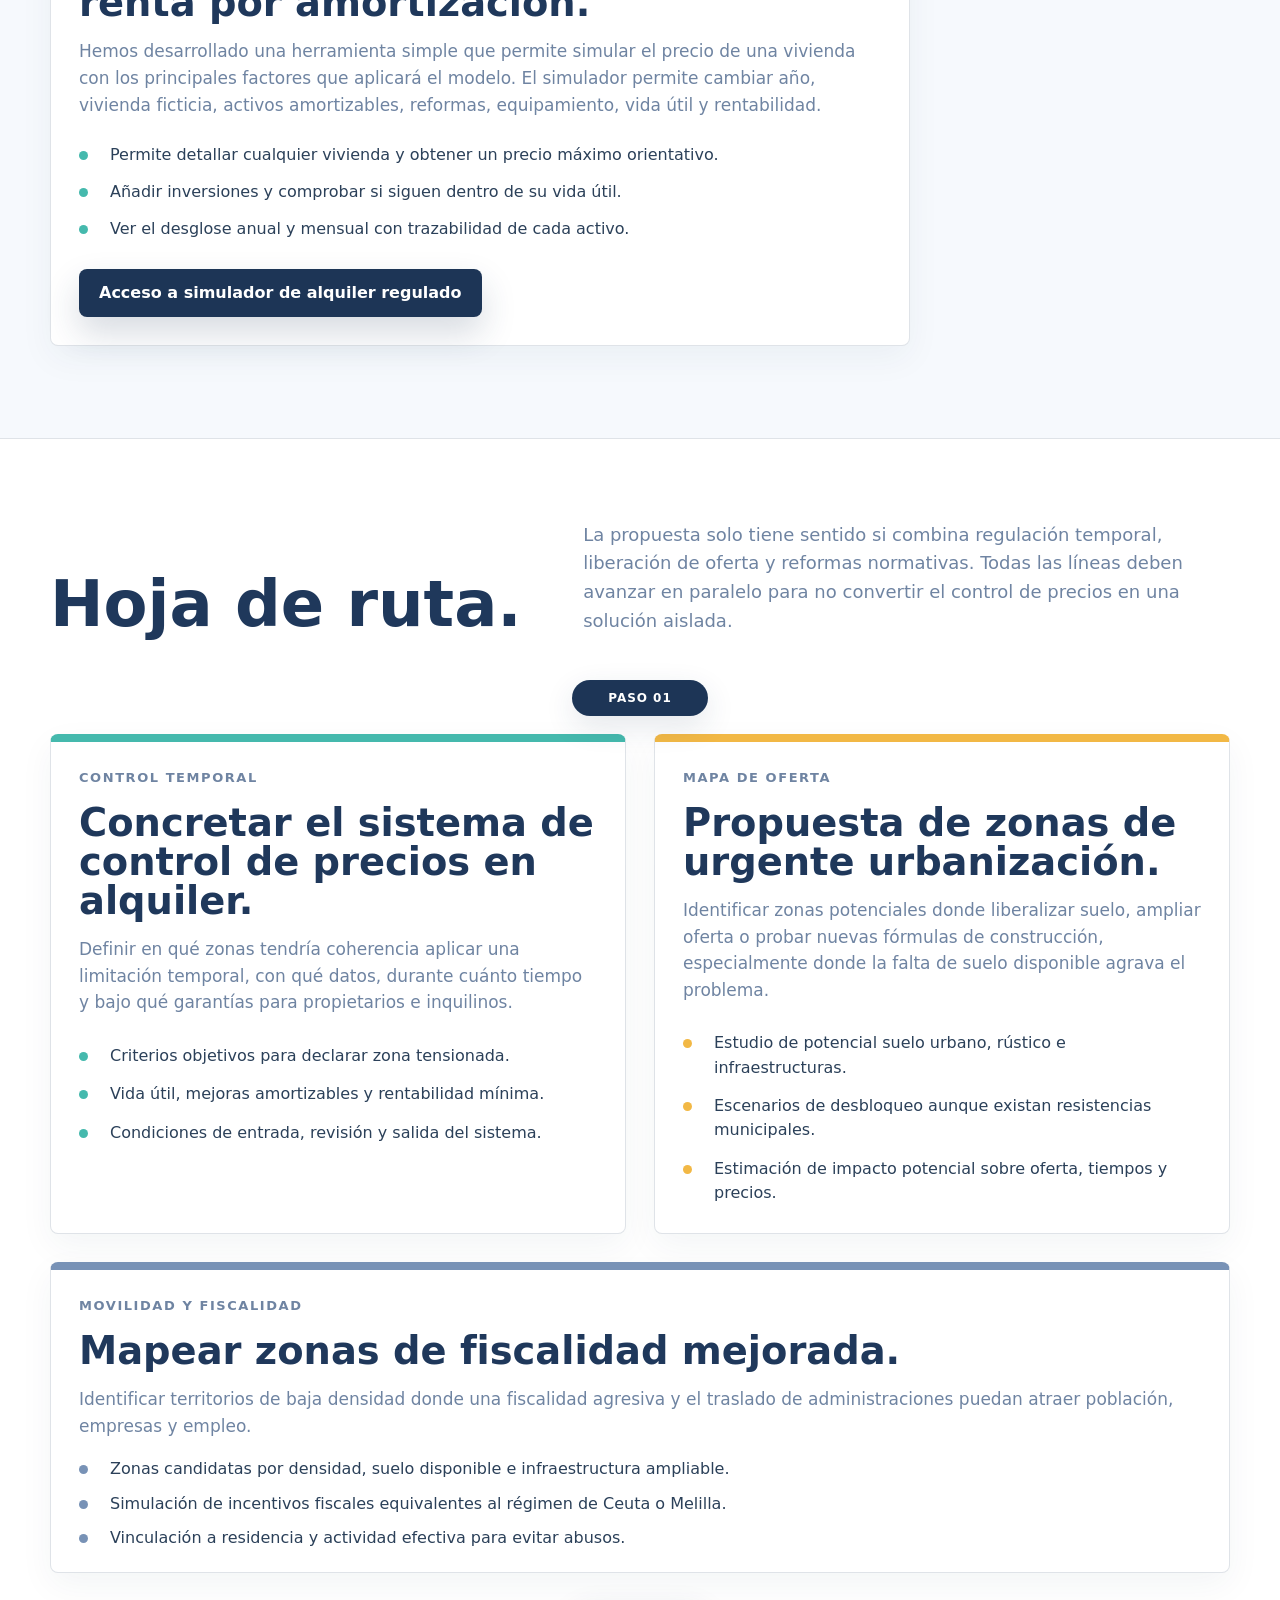
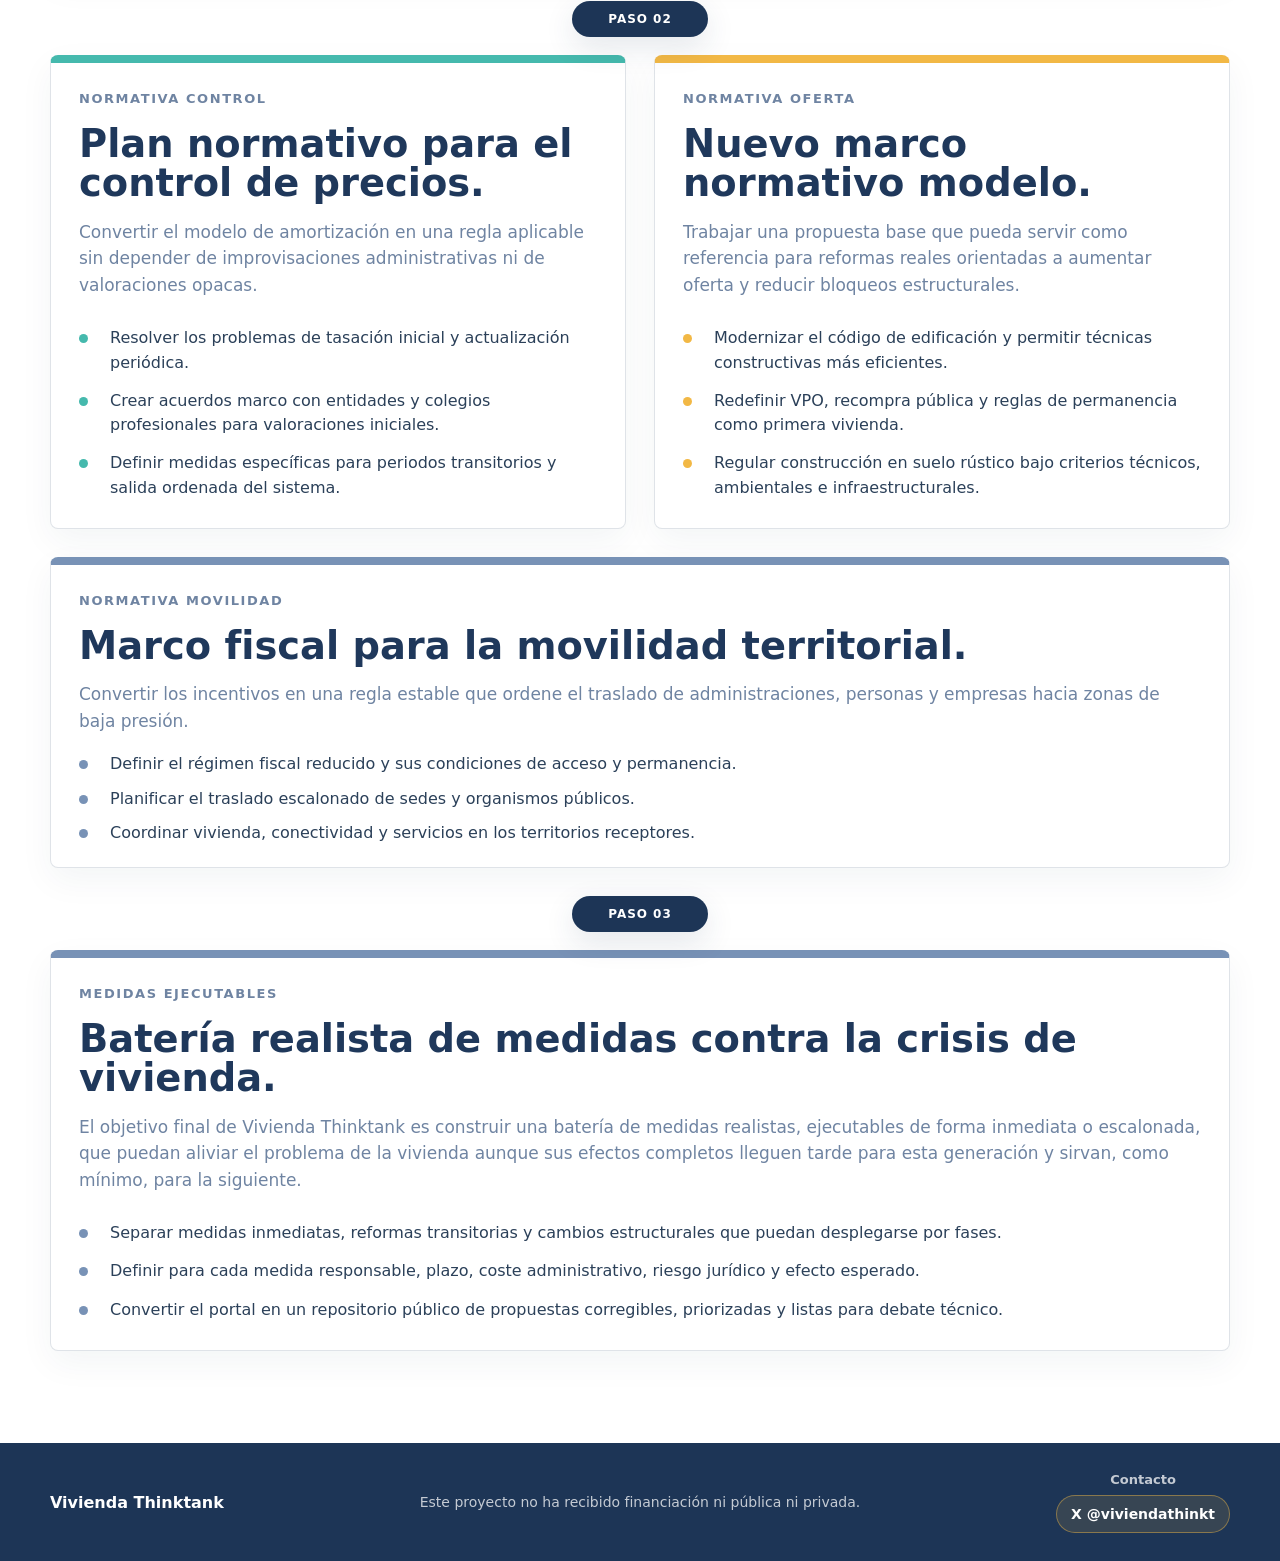
==== commit 39a3a5e6: "Compact roadmap wide cards" ====
--- a/boceto_portal.html
+++ b/boceto_portal.html
@@ -501,7 +501,18 @@
     }
 
     .roadmap-card.roadmap-wide {
-      min-height: auto;
+      align-self: start;
+      height: fit-content;
+      min-height: 0;
+      padding-bottom: 22px;
+    }
+
+    .roadmap-card.roadmap-wide .branch-lead {
+      margin-bottom: 18px;
+    }
+
+    .roadmap-card.roadmap-wide .points {
+      gap: 10px;
     }
 
     @media (min-width: 881px) {
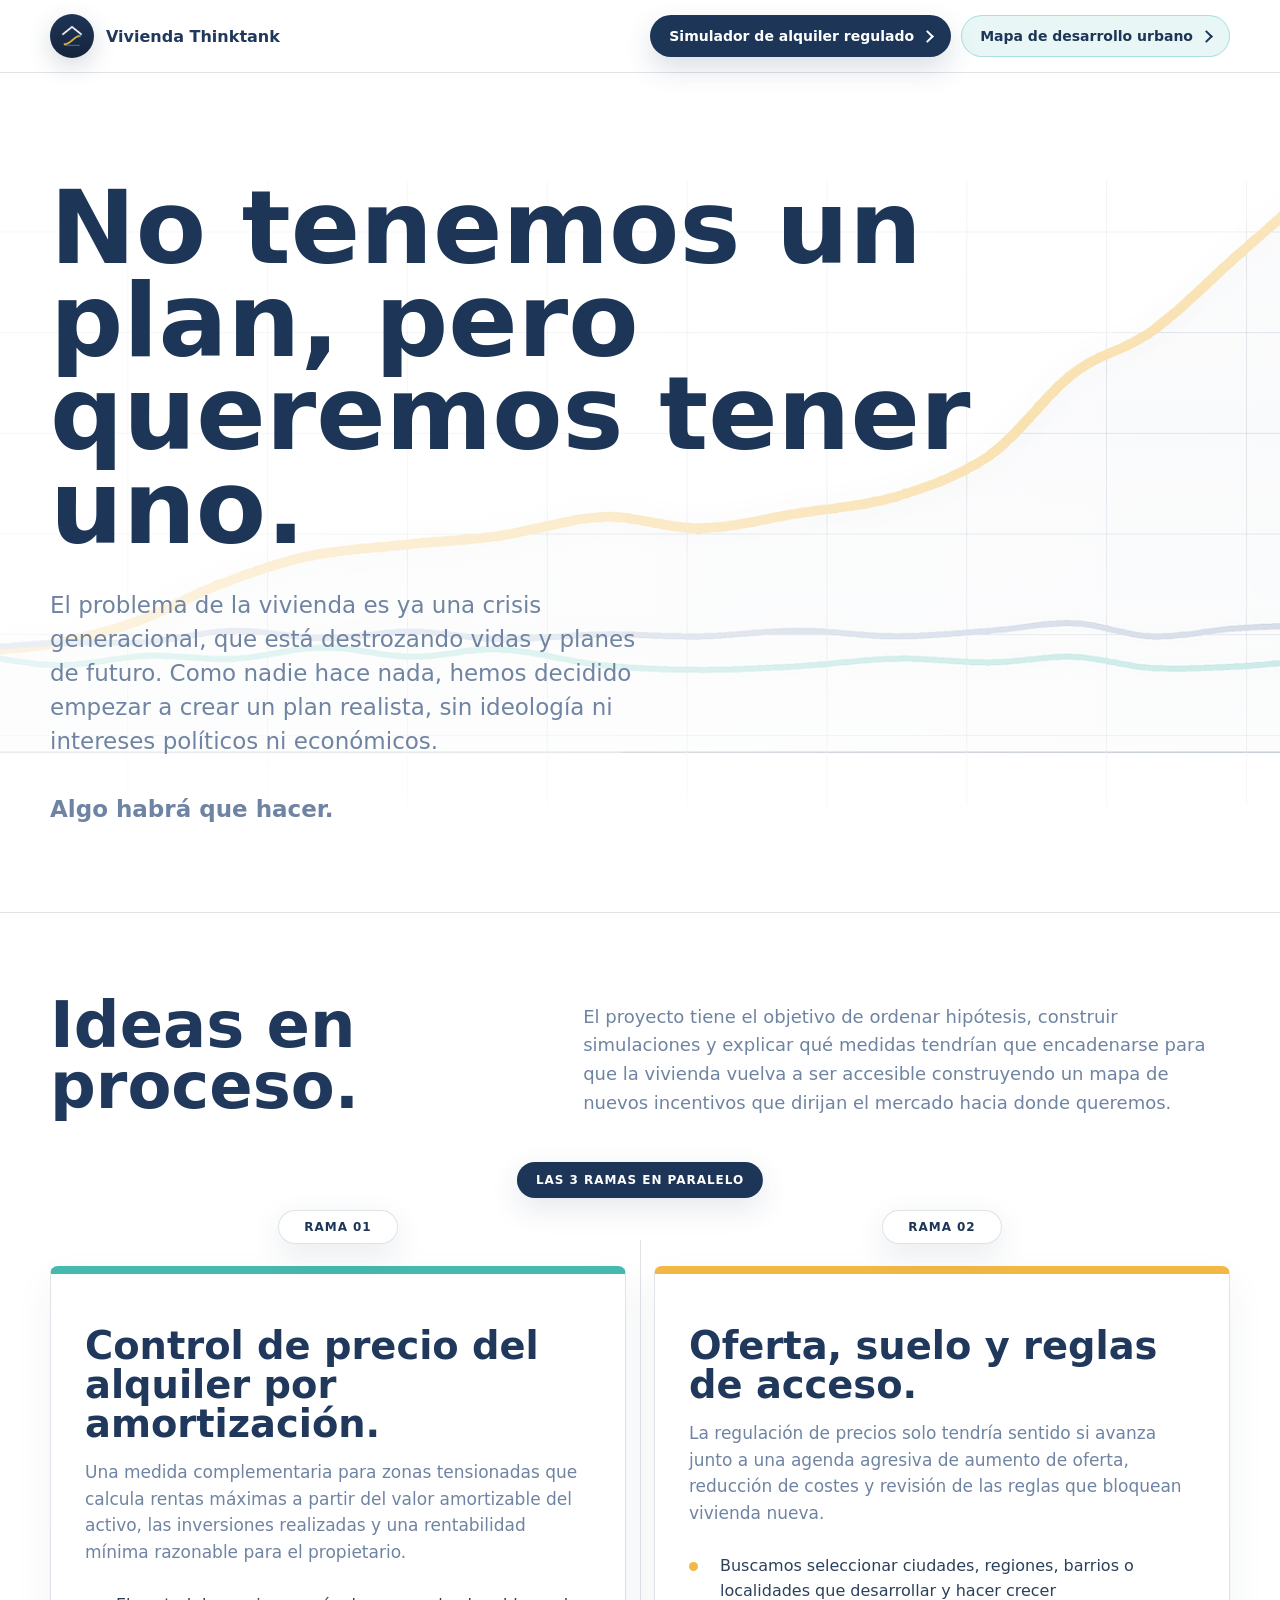
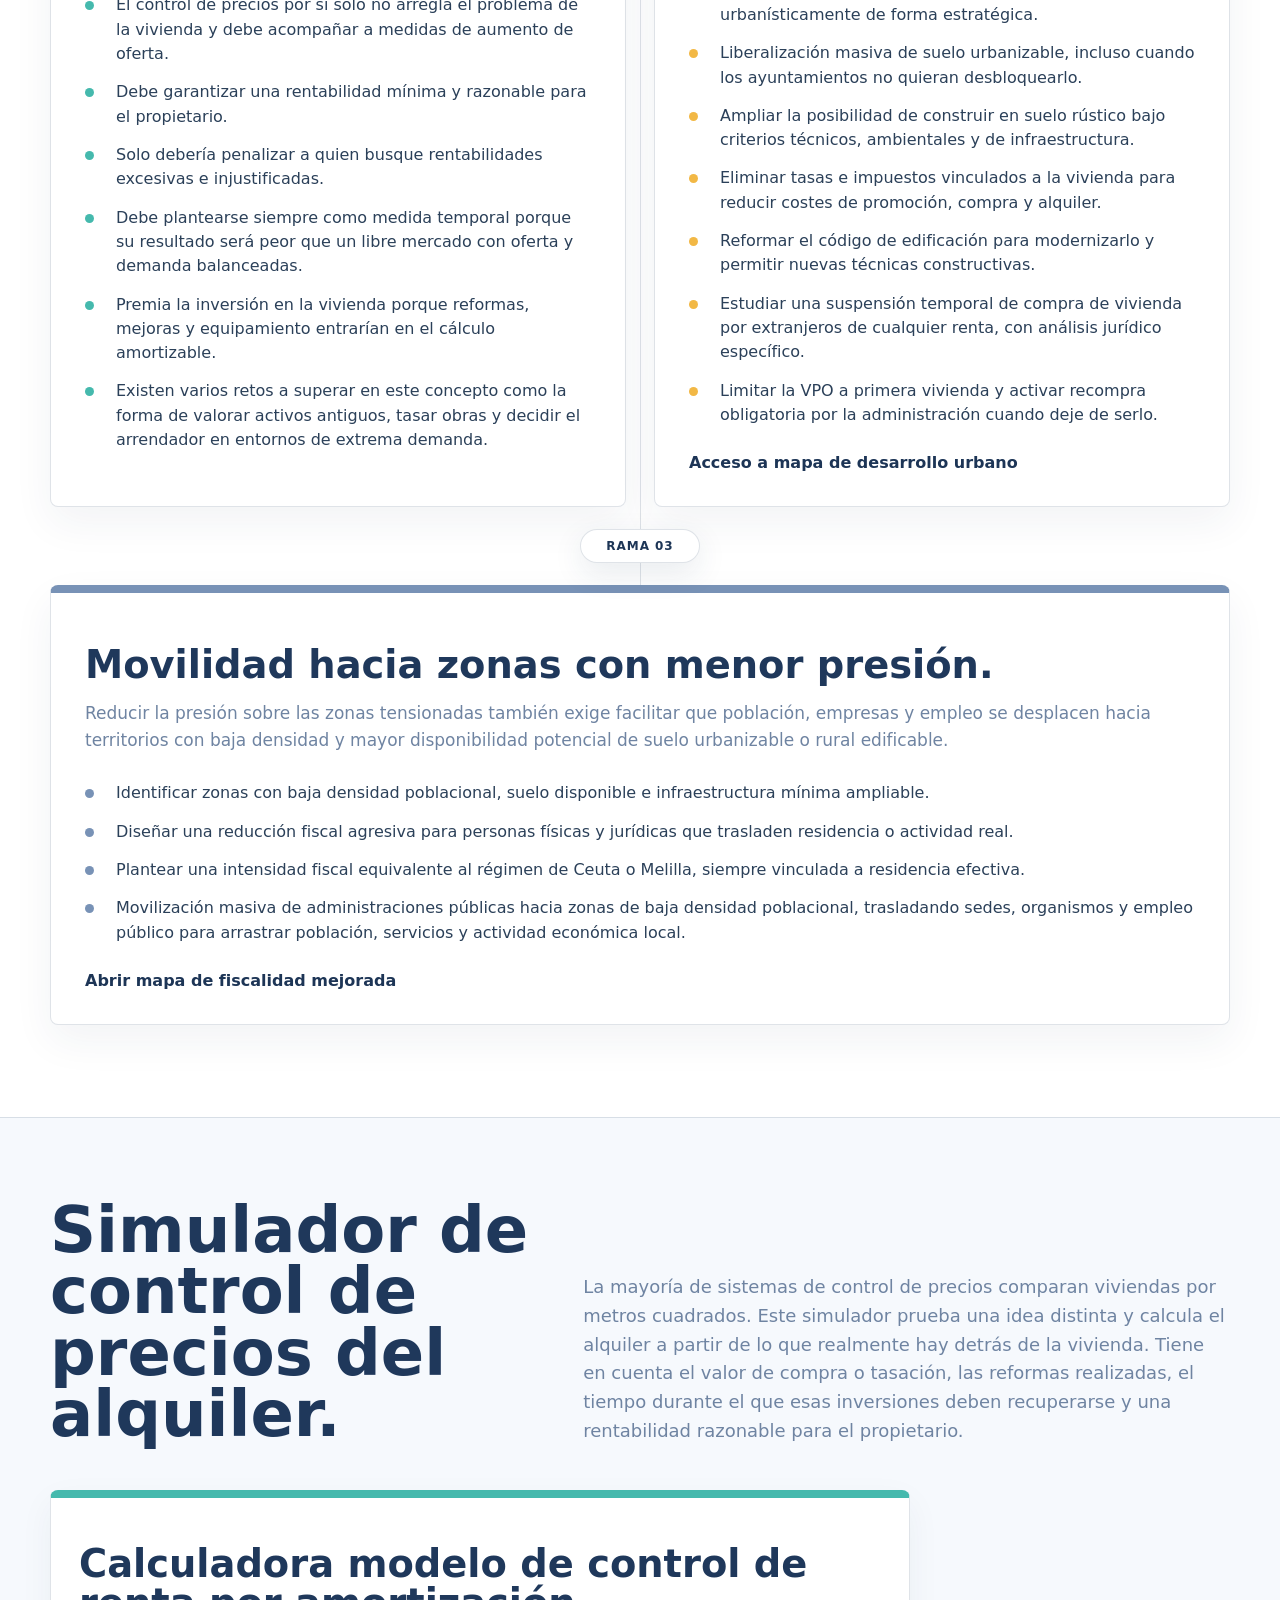
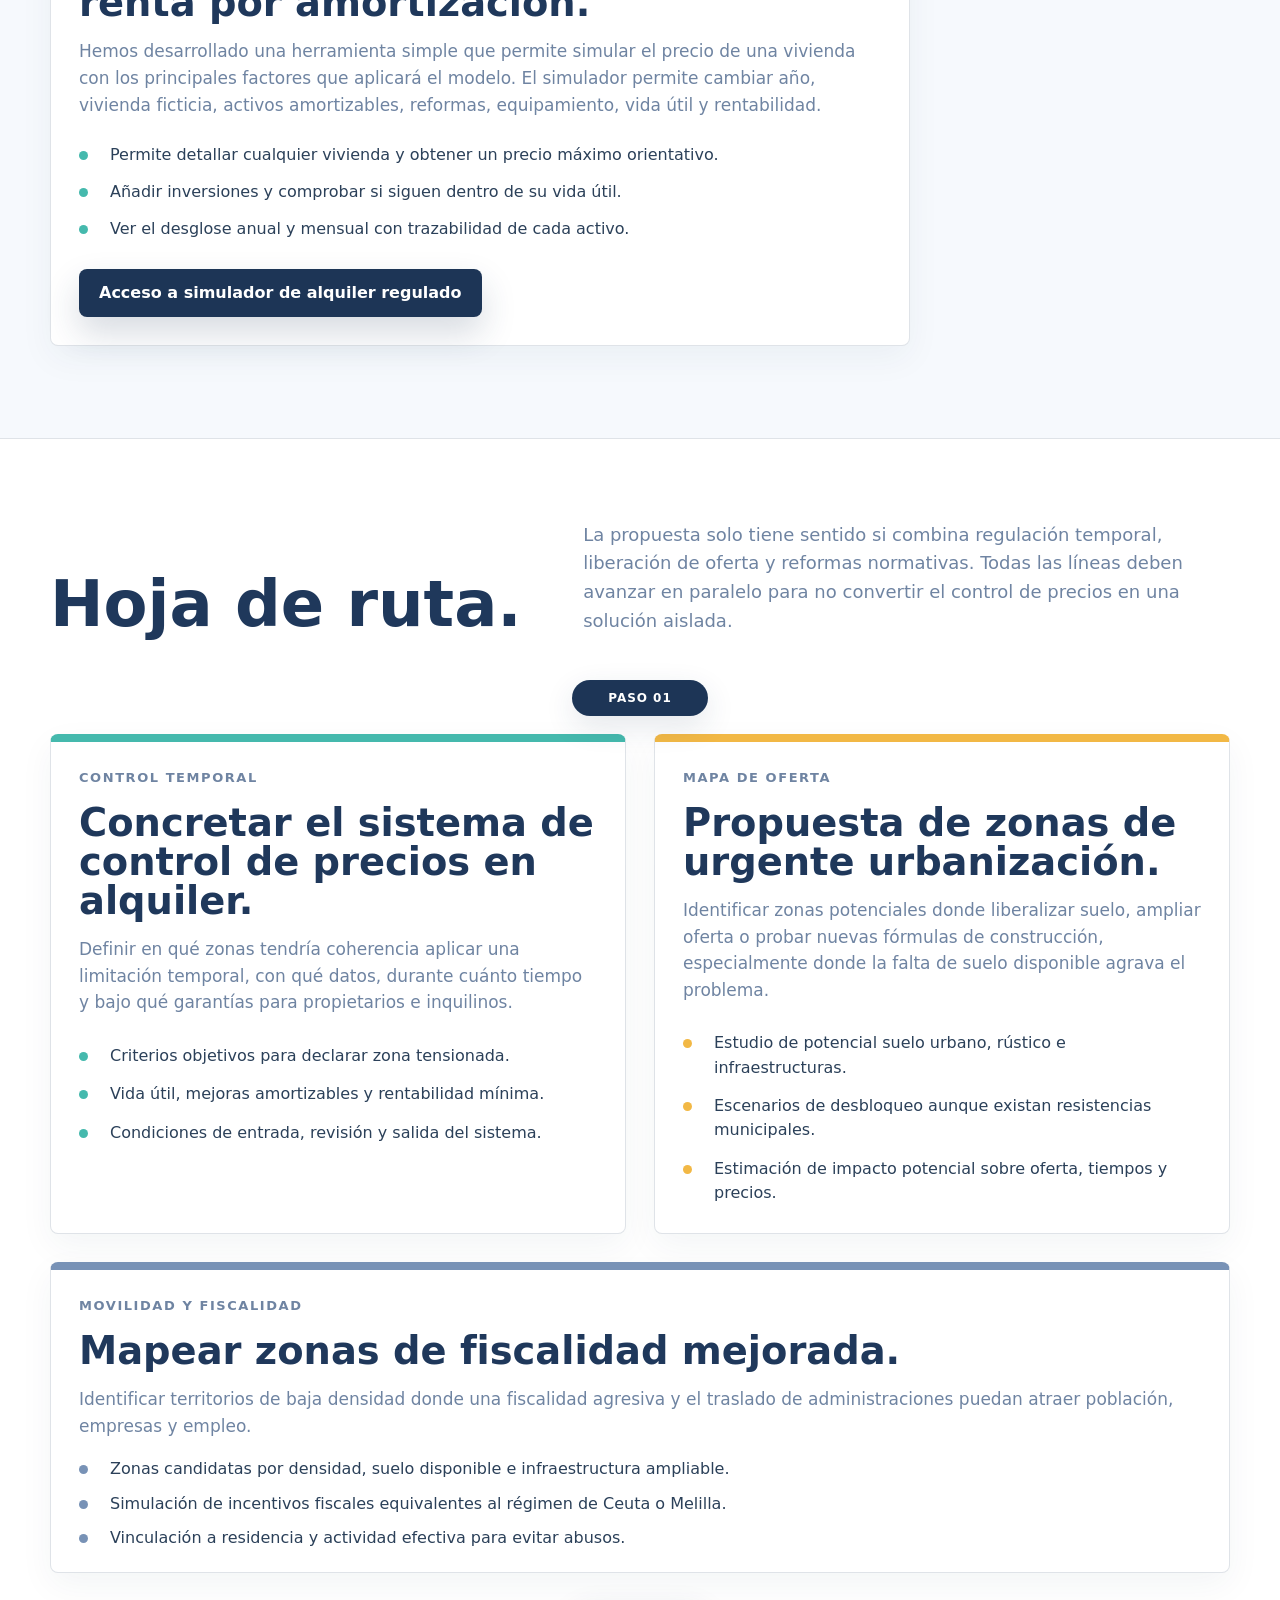
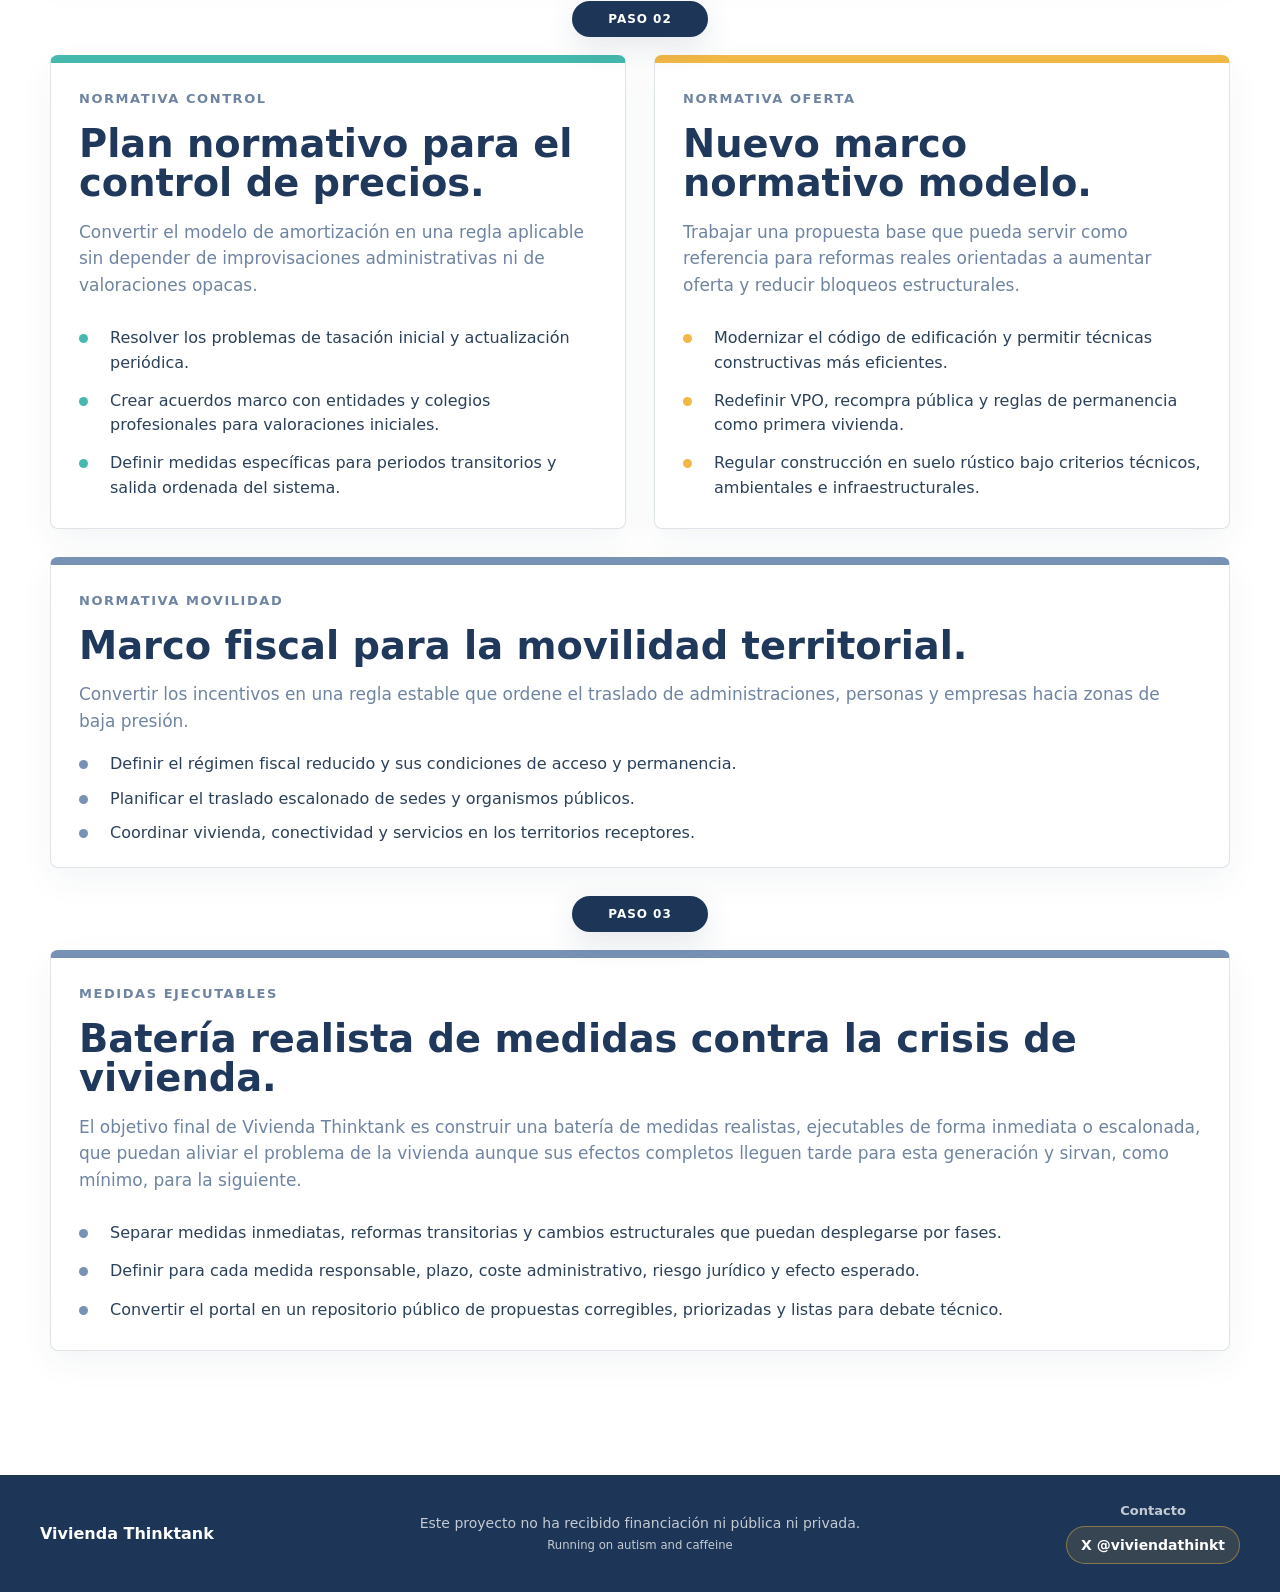
==== commit 23d29211: "Publicar Vivienda Simulator Alfa 0.12 con modelo nacional y despliegue verificado" ====
--- a/boceto_portal.html
+++ b/boceto_portal.html
@@ -769,6 +769,7 @@
       }
     }
   </style>
+<link rel="stylesheet" href="assets/shared-footer.css">
 </head>
 <body>
   <header class="topbar">
@@ -1033,10 +1034,10 @@
     </section>
   </main>
 
-  <footer class="footer">
+  <footer class="shared-site-footer">
     <div class="shell">
       <strong>Vivienda Thinktank</strong>
-      <span class="footer-note">Este proyecto no ha recibido financiación ni pública ni privada.</span>
+      <span class="footer-note">Este proyecto no ha recibido financiación ni pública ni privada.<br><small>Running on autism and caffeine</small></span>
       <div class="footer-contact">
         <span class="footer-contact-title">Contacto</span>
         <a class="footer-link" href="https://x.com/viviendathinkt" target="_blank" rel="noreferrer">X @viviendathinkt</a>
--- a/assets/shared-footer.css
+++ b/assets/shared-footer.css
@@ -0,0 +1 @@
+.shared-site-footer{display:block!important;margin:32px 0 0!important;padding:28px 20px!important;background:#1d3556!important;color:white!important;font-family:system-ui,sans-serif;font-size:14px!important;clear:both}.shared-site-footer .shell{max-width:1240px;margin:auto;display:flex;align-items:center;justify-content:space-between;gap:24px;flex-wrap:wrap}.shared-site-footer strong{font-size:16px}.shared-site-footer .footer-note{color:#ffffffbd;font-size:14px;line-height:1.5;text-align:center}.shared-site-footer .footer-contact{display:flex;flex-direction:column;align-items:center;gap:8px}.shared-site-footer .footer-contact-title{font-size:13px;color:#ffffffbd}.shared-site-footer .footer-link{display:inline-flex;padding:9px 14px;border:1px solid #f2b84570;border-radius:30px;background:#f2b8451f;color:white;text-decoration:none}@media(max-width:650px){.shared-site-footer .shell{flex-direction:column;text-align:center}}
